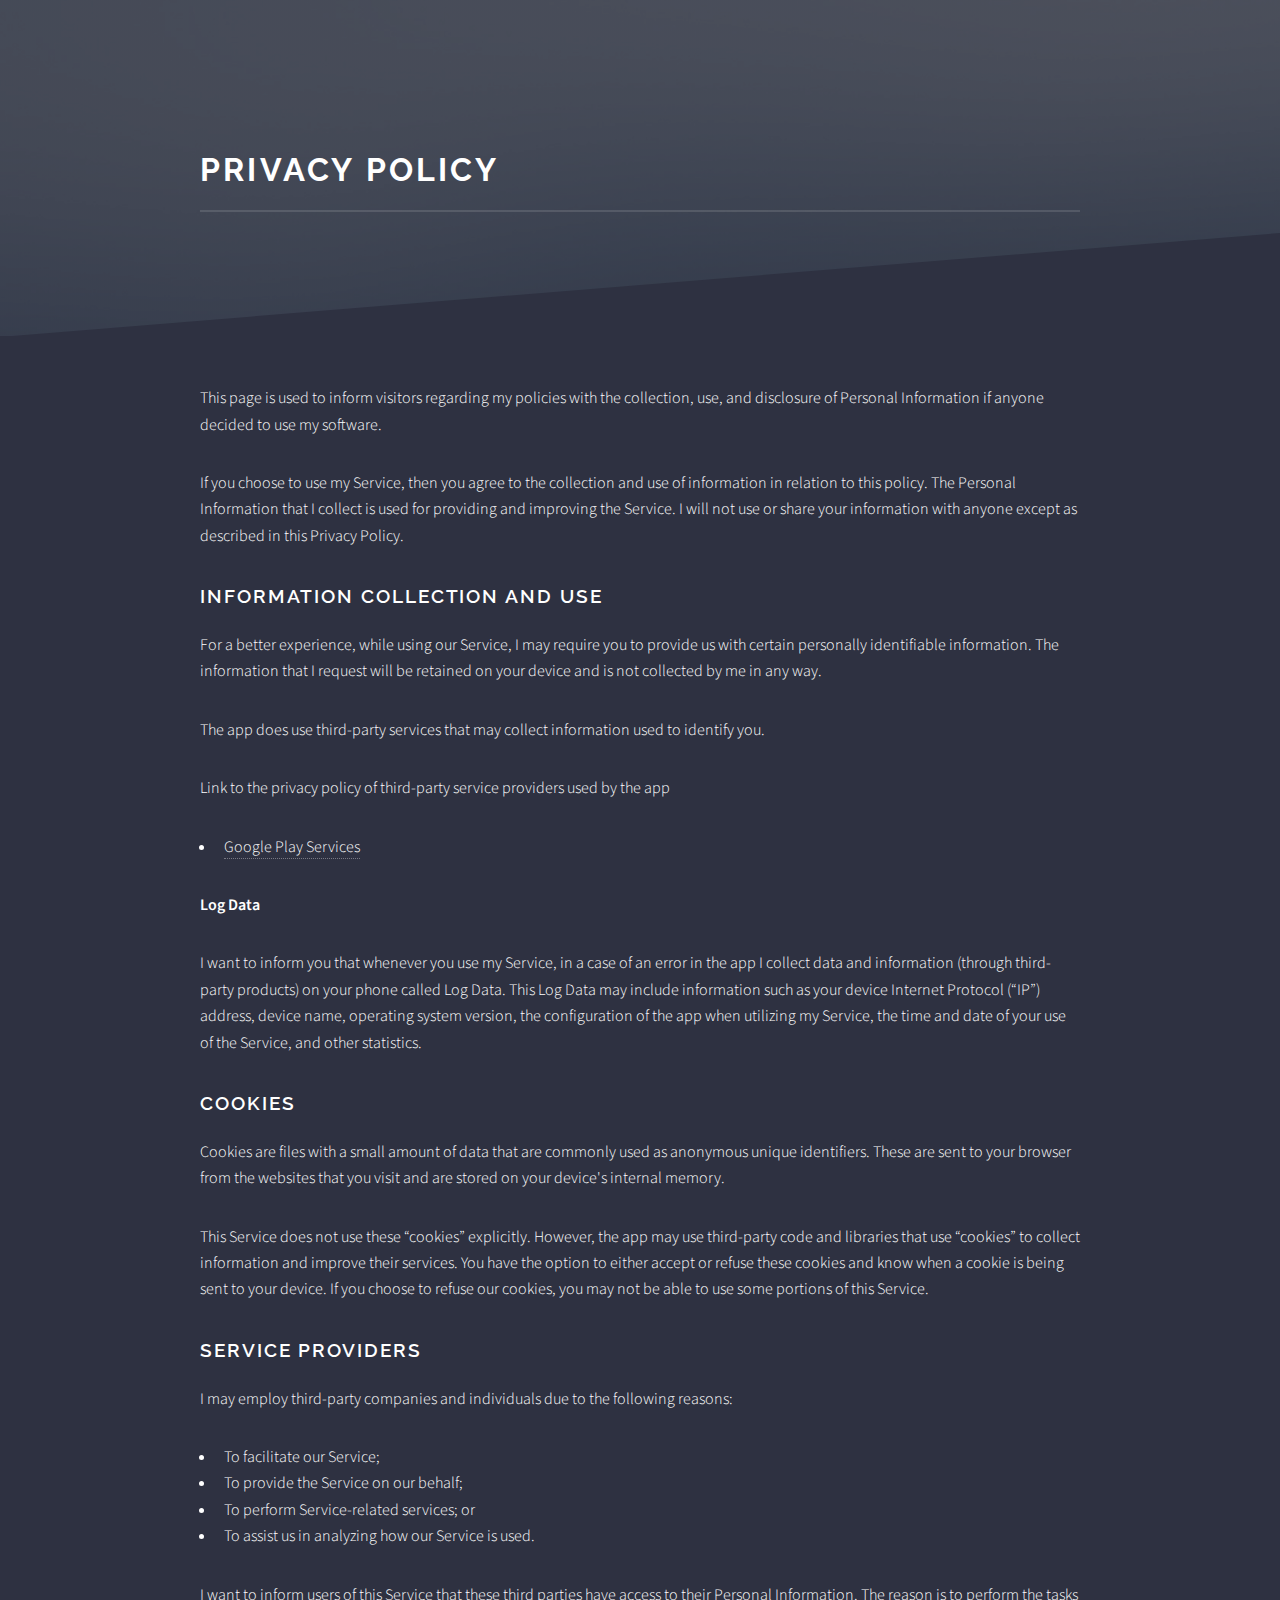
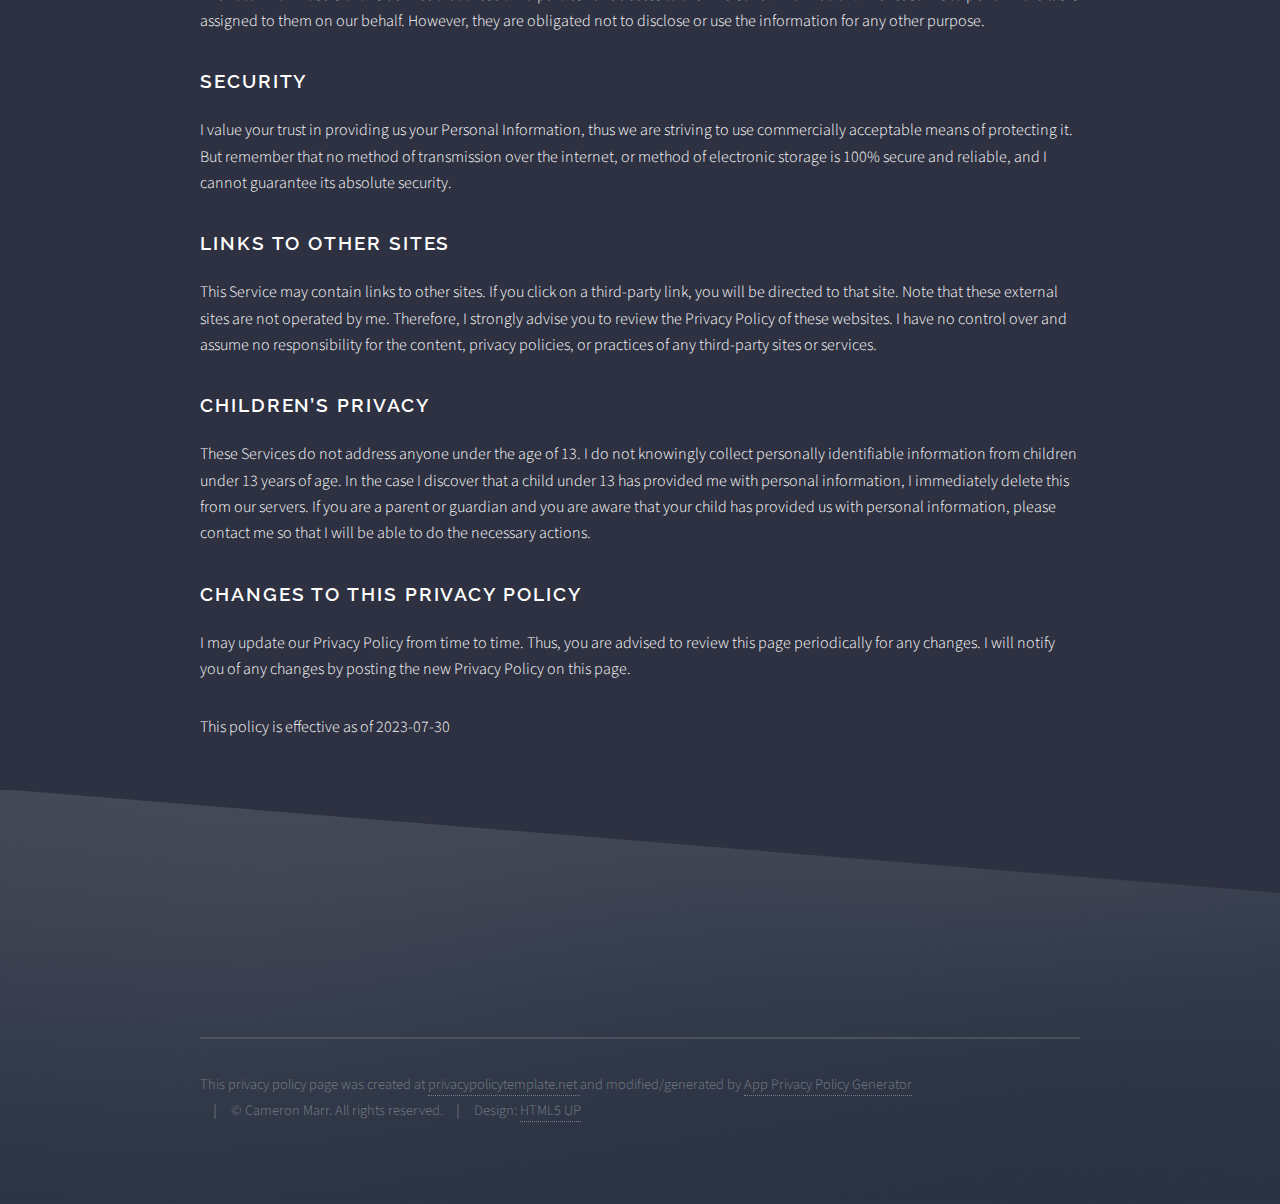
==== privacy.html @ eacf2a93 "Add generic privacy policy for published apps" ====
<!DOCTYPE HTML>
<!--
	Solid State by HTML5 UP
	html5up.net | @ajlkn
	Free for personal and commercial use under the CCA 3.0 license (html5up.net/license)
-->
<html>
	<head>
		<title>Generic - Solid State by HTML5 UP</title>
		<meta charset="utf-8" />
		<meta name="viewport" content="width=device-width, initial-scale=1, user-scalable=no" />
		<link rel="stylesheet" href="assets/css/main.css" />
		<noscript><link rel="stylesheet" href="assets/css/noscript.css" /></noscript>
	</head>
	<body class="is-preload">

		<!-- Page Wrapper -->
			<div id="page-wrapper">


				<!-- Wrapper -->
					<section id="wrapper">
						<header>
							<div class="inner">
								<h2>Privacy Policy</h2>
							</div>
						</header>

						<!-- Content -->
							<div class="wrapper">
								<div class="inner">
									<p>
										This page is used to inform visitors regarding my
										policies with the collection, use, and disclosure of Personal
										Information if anyone decided to use my software.
									</p>
									<p>
										If you choose to use my Service, then you agree to
										the collection and use of information in relation to this
										policy. The Personal Information that I collect is
										used for providing and improving the Service. I will not use or share your information with
										anyone except as described in this Privacy Policy.
									</p>
									<h2><strong>Information Collection and Use</strong></h2> <p>
										For a better experience, while using our Service, I
										may require you to provide us with certain personally
										identifiable information. The information that
										I request will be retained on your device and is not collected by me in any way.
									</p> <div><p>
										The app does use third-party services that may collect
										information used to identify you.
									</p> <p>
										Link to the privacy policy of third-party service providers used
										by the app
									</p> <ul><li><a href="https://www.google.com/policies/privacy/" target="_blank" rel="noopener noreferrer">Google Play Services</a></li><!----><!----><!----><!----><!----><!----><!----><!----><!----><!----><!----><!----><!----><!----><!----><!----><!----><!----><!----><!----><!----><!----><!----><!----><!----><!----><!----></ul></div> <p><strong>Log Data</strong></p> <p>
										I want to inform you that whenever you
										use my Service, in a case of an error in the app
										I collect data and information (through third-party
										products) on your phone called Log Data. This Log Data may
										include information such as your device Internet Protocol
										(“IP”) address, device name, operating system version, the
										configuration of the app when utilizing my Service,
										the time and date of your use of the Service, and other
										statistics.
									</p> <h2><strong>Cookies</strong></h2> <p>
										Cookies are files with a small amount of data that are
										commonly used as anonymous unique identifiers. These are sent
										to your browser from the websites that you visit and are
										stored on your device's internal memory.
									</p> <p>
										This Service does not use these “cookies” explicitly. However,
										the app may use third-party code and libraries that use
										“cookies” to collect information and improve their services.
										You have the option to either accept or refuse these cookies
										and know when a cookie is being sent to your device. If you
										choose to refuse our cookies, you may not be able to use some
										portions of this Service.
									</p> <h2><strong>Service Providers</strong></h2> <p>
										I may employ third-party companies and
										individuals due to the following reasons:
									</p> <ul><li>To facilitate our Service;</li> <li>To provide the Service on our behalf;</li> <li>To perform Service-related services; or</li> <li>To assist us in analyzing how our Service is used.</li></ul> <p>
										I want to inform users of this Service
										that these third parties have access to their Personal
										Information. The reason is to perform the tasks assigned to
										them on our behalf. However, they are obligated not to
										disclose or use the information for any other purpose.
									</p> <h2><strong>Security</strong></h2> <p>
										I value your trust in providing us your
										Personal Information, thus we are striving to use commercially
										acceptable means of protecting it. But remember that no method
										of transmission over the internet, or method of electronic
										storage is 100% secure and reliable, and I cannot
										guarantee its absolute security.
									</p> <h2><strong>Links to Other Sites</strong></h2> <p>
										This Service may contain links to other sites. If you click on
										a third-party link, you will be directed to that site. Note
										that these external sites are not operated by me.
										Therefore, I strongly advise you to review the
										Privacy Policy of these websites. I have
										no control over and assume no responsibility for the content,
										privacy policies, or practices of any third-party sites or
										services.
									</p> <h2><strong>Children’s Privacy</strong></h2> <div><p>
										These Services do not address anyone under the age of 13.
										I do not knowingly collect personally
										identifiable information from children under 13 years of age. In the case
										I discover that a child under 13 has provided
										me with personal information, I immediately
										delete this from our servers. If you are a parent or guardian
										and you are aware that your child has provided us with
										personal information, please contact me so that
										I will be able to do the necessary actions.
									</p></div> <!----> <h2><strong>Changes to This Privacy Policy</strong></h2> <p>
										I may update our Privacy Policy from
										time to time. Thus, you are advised to review this page
										periodically for any changes. I will
										notify you of any changes by posting the new Privacy Policy on
										this page.
									</p> <p>This policy is effective as of 2023-07-30</p>
									</p>


								</div>
							</div>

					</section>

				<!-- Footer -->
					<section id="footer">
						<div class="inner">
							<ul class="copyright">
								<li>This privacy policy page was created at <a href="https://privacypolicytemplate.net" target="_blank" rel="noopener noreferrer">privacypolicytemplate.net </a>and modified/generated by <a href="https://app-privacy-policy-generator.nisrulz.com/" target="_blank" rel="noopener noreferrer">App Privacy Policy Generator</a></li>
								<li>&copy; Cameron Marr. All rights reserved.</li><li>Design: <a href="http://html5up.net">HTML5 UP</a></li>
							</ul>
						</div>
					</section>

			</div>

		<!-- Scripts -->
			<script src="assets/js/jquery.min.js"></script>
			<script src="assets/js/jquery.scrollex.min.js"></script>
			<script src="assets/js/browser.min.js"></script>
			<script src="assets/js/breakpoints.min.js"></script>
			<script src="assets/js/util.js"></script>
			<script src="assets/js/main.js"></script>

	</body>
</html>
---- assets/css/main.css ----
@import url(fontawesome-all.min.css);
@import url("https://fonts.googleapis.com/css?family=Raleway:200,700|Source+Sans+Pro:300,600,300italic,600italic");

/*
	Solid State by HTML5 UP
	html5up.net | @ajlkn
	Free for personal and commercial use under the CCA 3.0 license (html5up.net/license)
*/

html, body, div, span, applet, object,
iframe, h1, h2, h3, h4, h5, h6, p, blockquote,
pre, a, abbr, acronym, address, big, cite,
code, del, dfn, em, img, ins, kbd, q, s, samp,
small, strike, strong, sub, sup, tt, var, b,
u, i, center, dl, dt, dd, ol, ul, li, fieldset,
form, label, legend, table, caption, tbody,
tfoot, thead, tr, th, td, article, aside,
canvas, details, embed, figure, figcaption,
footer, header, hgroup, menu, nav, output, ruby,
section, summary, time, mark, audio, video {
	margin: 0;
	padding: 0;
	border: 0;
	font-size: 100%;
	font: inherit;
	vertical-align: baseline;
}

article, aside, details, figcaption, figure,
footer, header, hgroup, menu, nav, section {
	display: block;}

body {
	line-height: 1;
}

ol, ul {
	list-style: none;
}

blockquote, q {
	quotes: none;
}

	blockquote:before, blockquote:after, q:before, q:after {
		content: '';
		content: none;
	}

table {
	border-collapse: collapse;
	border-spacing: 0;
}

body {
	-webkit-text-size-adjust: none;
}

mark {
	background-color: transparent;
	color: inherit;
}

input::-moz-focus-inner {
	border: 0;
	padding: 0;
}

input, select, textarea {
	-moz-appearance: none;
	-webkit-appearance: none;
	-ms-appearance: none;
	appearance: none;
}

/* Basic */

	@-ms-viewport {
		width: device-width;
	}

	body {
		-ms-overflow-style: scrollbar;
	}

	@media screen and (max-width: 480px) {

		html, body {
			min-width: 320px;
		}

	}

	html {
		box-sizing: border-box;
	}

	*, *:before, *:after {
		box-sizing: inherit;
	}

	body {
		background-color: #2e3141;
		background-image: linear-gradient(to top, rgba(46, 49, 65, 0.8), rgba(46, 49, 65, 0.8)), url("../../images/bg.jpg");
		background-size: auto,
 cover;
		background-attachment: fixed,
 fixed;
		background-position: center,
 center;
	}

		body.is-preload *, body.is-preload *:before, body.is-preload *:after {
			-moz-animation: none !important;
			-webkit-animation: none !important;
			-ms-animation: none !important;
			animation: none !important;
			-moz-transition: none !important;
			-webkit-transition: none !important;
			-ms-transition: none !important;
			transition: none !important;
		}

/* Type */

	body, input, select, textarea {
		color: #ffffff;
		font-family: "Source Sans Pro", Helvetica, sans-serif;
		font-size: 16.5pt;
		font-weight: 300;
		line-height: 1.65;
	}

		@media screen and (max-width: 1680px) {

			body, input, select, textarea {
				font-size: 13pt;
			}

		}

		@media screen and (max-width: 1280px) {

			body, input, select, textarea {
				font-size: 12pt;
			}

		}

		@media screen and (max-width: 980px) {

			body, input, select, textarea {
				font-size: 12pt;
			}

		}

		@media screen and (max-width: 736px) {

			body, input, select, textarea {
				font-size: 12pt;
			}

		}

		@media screen and (max-width: 480px) {

			body, input, select, textarea {
				font-size: 12pt;
			}

		}

	a {
		-moz-transition: color 0.2s ease-in-out, border-bottom-color 0.2s ease-in-out;
		-webkit-transition: color 0.2s ease-in-out, border-bottom-color 0.2s ease-in-out;
		-ms-transition: color 0.2s ease-in-out, border-bottom-color 0.2s ease-in-out;
		transition: color 0.2s ease-in-out, border-bottom-color 0.2s ease-in-out;
		border-bottom: dotted 1px rgba(255, 255, 255, 0.35);
		color: #ffffff;
		text-decoration: none;
	}

		a:hover {
			border-bottom-color: transparent;
			color: #ffffff !important;
		}

		a.special:not(.button) {
			text-decoration: none;
			border-bottom: 0;
			display: block;
			font-family: Raleway, Helvetica, sans-serif;
			font-size: 0.8em;
			font-weight: 700;
			letter-spacing: 0.1em;
			margin: 0 0 2em 0;
			text-transform: uppercase;
		}

			a.special:not(.button):before {
				-moz-osx-font-smoothing: grayscale;
				-webkit-font-smoothing: antialiased;
				display: inline-block;
				font-style: normal;
				font-variant: normal;
				text-rendering: auto;
				line-height: 1;
				text-transform: none !important;
				font-family: 'Font Awesome 5 Free';
				font-weight: 900;
			}

			a.special:not(.button):before {
				-moz-transition: background-color 0.2s ease-in-out;
				-webkit-transition: background-color 0.2s ease-in-out;
				-ms-transition: background-color 0.2s ease-in-out;
				transition: background-color 0.2s ease-in-out;
				border-radius: 100%;
				border: solid 2px rgba(255, 255, 255, 0.125);
				content: '\f105';
				display: inline-block;
				font-size: 1.25em;
				height: 2em;
				line-height: 1.75em;
				margin-right: 0.85em;
				text-align: center;
				text-indent: 0.15em;
				vertical-align: middle;
				width: 2em;
			}

			a.special:not(.button):hover:before {
				background-color: rgba(255, 255, 255, 0.025);
			}

			a.special:not(.button):active:before {
				background-color: rgba(255, 255, 255, 0.075);
			}

	strong, b {
		color: #ffffff;
		font-weight: 600;
	}

	em, i {
		font-style: italic;
	}

	p {
		margin: 0 0 2em 0;
	}

	h1, h2, h3, h4, h5, h6 {
		color: #ffffff;
		font-family: Raleway, Helvetica, sans-serif;
		font-weight: 700;
		letter-spacing: 0.1em;
		margin: 0 0 1em 0;
		text-transform: uppercase;
	}

		h1 a, h2 a, h3 a, h4 a, h5 a, h6 a {
			color: inherit;
			text-decoration: none;
			border-bottom: 0;
		}

		h1 span, h2 span, h3 span, h4 span, h5 span, h6 span {
			font-weight: 200;
		}

		h1.major, h2.major, h3.major, h4.major, h5.major, h6.major {
			padding-bottom: 1em;
			border-bottom: solid 2px rgba(255, 255, 255, 0.125);
		}

	h2 {
		font-size: 1.2em;
	}

	h3 {
		font-size: 0.9em;
	}

	h4 {
		font-size: 0.7em;
	}

	h5 {
		font-size: 0.7em;
	}

	h6 {
		font-size: 0.7em;
	}

	@media screen and (max-width: 736px) {

		h2 {
			font-size: 1em;
		}

		h3 {
			font-size: 0.8em;
		}

	}

	sub {
		font-size: 0.8em;
		position: relative;
		top: 0.5em;
	}

	sup {
		font-size: 0.8em;
		position: relative;
		top: -0.5em;
	}

	blockquote {
		border-left: solid 4px rgba(255, 255, 255, 0.125);
		font-style: italic;
		margin: 0 0 2em 0;
		padding: 0.5em 0 0.5em 2em;
	}

	code {
		background: rgba(255, 255, 255, 0.025);
		border-radius: 5px;
		border: solid 2px rgba(255, 255, 255, 0.125);
		font-family: "Courier New", monospace;
		font-size: 0.9em;
		margin: 0 0.25em;
		padding: 0.25em 0.65em;
	}

	pre {
		-webkit-overflow-scrolling: touch;
		font-family: "Courier New", monospace;
		font-size: 0.9em;
		margin: 0 0 2em 0;
	}

		pre code {
			display: block;
			line-height: 1.75em;
			padding: 1em 1.5em;
			overflow-x: auto;
		}

	hr {
		border: 0;
		border-bottom: solid 2px rgba(255, 255, 255, 0.125);
		margin: 2.5em 0;
	}

		hr.major {
			margin: 4em 0;
		}

	.align-left {
		text-align: left;
	}

	.align-center {
		text-align: center;
	}

	.align-right {
		text-align: right;
	}

/* Row */

	.row {
		display: flex;
		flex-wrap: wrap;
		box-sizing: border-box;
		align-items: stretch;
	}

		.row > * {
			box-sizing: border-box;
		}

		.row.gtr-uniform > * > :last-child {
			margin-bottom: 0;
		}

		.row.aln-left {
			justify-content: flex-start;
		}

		.row.aln-center {
			justify-content: center;
		}

		.row.aln-right {
			justify-content: flex-end;
		}

		.row.aln-top {
			align-items: flex-start;
		}

		.row.aln-middle {
			align-items: center;
		}

		.row.aln-bottom {
			align-items: flex-end;
		}

		.row > .imp {
			order: -1;
		}

		.row > .col-1 {
			width: 8.33333%;
		}

		.row > .off-1 {
			margin-left: 8.33333%;
		}

		.row > .col-2 {
			width: 16.66667%;
		}

		.row > .off-2 {
			margin-left: 16.66667%;
		}

		.row > .col-3 {
			width: 25%;
		}

		.row > .off-3 {
			margin-left: 25%;
		}

		.row > .col-4 {
			width: 33.33333%;
		}

		.row > .off-4 {
			margin-left: 33.33333%;
		}

		.row > .col-5 {
			width: 41.66667%;
		}

		.row > .off-5 {
			margin-left: 41.66667%;
		}

		.row > .col-6 {
			width: 50%;
		}

		.row > .off-6 {
			margin-left: 50%;
		}

		.row > .col-7 {
			width: 58.33333%;
		}

		.row > .off-7 {
			margin-left: 58.33333%;
		}

		.row > .col-8 {
			width: 66.66667%;
		}

		.row > .off-8 {
			margin-left: 66.66667%;
		}

		.row > .col-9 {
			width: 75%;
		}

		.row > .off-9 {
			margin-left: 75%;
		}

		.row > .col-10 {
			width: 83.33333%;
		}

		.row > .off-10 {
			margin-left: 83.33333%;
		}

		.row > .col-11 {
			width: 91.66667%;
		}

		.row > .off-11 {
			margin-left: 91.66667%;
		}

		.row > .col-12 {
			width: 100%;
		}

		.row > .off-12 {
			margin-left: 100%;
		}

		.row.gtr-0 {
			margin-top: 0;
			margin-left: 0em;
		}

			.row.gtr-0 > * {
				padding: 0 0 0 0em;
			}

			.row.gtr-0.gtr-uniform {
				margin-top: 0em;
			}

				.row.gtr-0.gtr-uniform > * {
					padding-top: 0em;
				}

		.row.gtr-25 {
			margin-top: 0;
			margin-left: -0.4375em;
		}

			.row.gtr-25 > * {
				padding: 0 0 0 0.4375em;
			}

			.row.gtr-25.gtr-uniform {
				margin-top: -0.4375em;
			}

				.row.gtr-25.gtr-uniform > * {
					padding-top: 0.4375em;
				}

		.row.gtr-50 {
			margin-top: 0;
			margin-left: -0.875em;
		}

			.row.gtr-50 > * {
				padding: 0 0 0 0.875em;
			}

			.row.gtr-50.gtr-uniform {
				margin-top: -0.875em;
			}

				.row.gtr-50.gtr-uniform > * {
					padding-top: 0.875em;
				}

		.row {
			margin-top: 0;
			margin-left: -1.75em;
		}

			.row > * {
				padding: 0 0 0 1.75em;
			}

			.row.gtr-uniform {
				margin-top: -1.75em;
			}

				.row.gtr-uniform > * {
					padding-top: 1.75em;
				}

		.row.gtr-150 {
			margin-top: 0;
			margin-left: -2.625em;
		}

			.row.gtr-150 > * {
				padding: 0 0 0 2.625em;
			}

			.row.gtr-150.gtr-uniform {
				margin-top: -2.625em;
			}

				.row.gtr-150.gtr-uniform > * {
					padding-top: 2.625em;
				}

		.row.gtr-200 {
			margin-top: 0;
			margin-left: -3.5em;
		}

			.row.gtr-200 > * {
				padding: 0 0 0 3.5em;
			}

			.row.gtr-200.gtr-uniform {
				margin-top: -3.5em;
			}

				.row.gtr-200.gtr-uniform > * {
					padding-top: 3.5em;
				}

		@media screen and (max-width: 1680px) {

			.row {
				display: flex;
				flex-wrap: wrap;
				box-sizing: border-box;
				align-items: stretch;
			}

				.row > * {
					box-sizing: border-box;
				}

				.row.gtr-uniform > * > :last-child {
					margin-bottom: 0;
				}

				.row.aln-left {
					justify-content: flex-start;
				}

				.row.aln-center {
					justify-content: center;
				}

				.row.aln-right {
					justify-content: flex-end;
				}

				.row.aln-top {
					align-items: flex-start;
				}

				.row.aln-middle {
					align-items: center;
				}

				.row.aln-bottom {
					align-items: flex-end;
				}

				.row > .imp-xlarge {
					order: -1;
				}

				.row > .col-1-xlarge {
					width: 8.33333%;
				}

				.row > .off-1-xlarge {
					margin-left: 8.33333%;
				}

				.row > .col-2-xlarge {
					width: 16.66667%;
				}

				.row > .off-2-xlarge {
					margin-left: 16.66667%;
				}

				.row > .col-3-xlarge {
					width: 25%;
				}

				.row > .off-3-xlarge {
					margin-left: 25%;
				}

				.row > .col-4-xlarge {
					width: 33.33333%;
				}

				.row > .off-4-xlarge {
					margin-left: 33.33333%;
				}

				.row > .col-5-xlarge {
					width: 41.66667%;
				}

				.row > .off-5-xlarge {
					margin-left: 41.66667%;
				}

				.row > .col-6-xlarge {
					width: 50%;
				}

				.row > .off-6-xlarge {
					margin-left: 50%;
				}

				.row > .col-7-xlarge {
					width: 58.33333%;
				}

				.row > .off-7-xlarge {
					margin-left: 58.33333%;
				}

				.row > .col-8-xlarge {
					width: 66.66667%;
				}

				.row > .off-8-xlarge {
					margin-left: 66.66667%;
				}

				.row > .col-9-xlarge {
					width: 75%;
				}

				.row > .off-9-xlarge {
					margin-left: 75%;
				}

				.row > .col-10-xlarge {
					width: 83.33333%;
				}

				.row > .off-10-xlarge {
					margin-left: 83.33333%;
				}

				.row > .col-11-xlarge {
					width: 91.66667%;
				}

				.row > .off-11-xlarge {
					margin-left: 91.66667%;
				}

				.row > .col-12-xlarge {
					width: 100%;
				}

				.row > .off-12-xlarge {
					margin-left: 100%;
				}

				.row.gtr-0 {
					margin-top: 0;
					margin-left: 0em;
				}

					.row.gtr-0 > * {
						padding: 0 0 0 0em;
					}

					.row.gtr-0.gtr-uniform {
						margin-top: 0em;
					}

						.row.gtr-0.gtr-uniform > * {
							padding-top: 0em;
						}

				.row.gtr-25 {
					margin-top: 0;
					margin-left: -0.4375em;
				}

					.row.gtr-25 > * {
						padding: 0 0 0 0.4375em;
					}

					.row.gtr-25.gtr-uniform {
						margin-top: -0.4375em;
					}

						.row.gtr-25.gtr-uniform > * {
							padding-top: 0.4375em;
						}

				.row.gtr-50 {
					margin-top: 0;
					margin-left: -0.875em;
				}

					.row.gtr-50 > * {
						padding: 0 0 0 0.875em;
					}

					.row.gtr-50.gtr-uniform {
						margin-top: -0.875em;
					}

						.row.gtr-50.gtr-uniform > * {
							padding-top: 0.875em;
						}

				.row {
					margin-top: 0;
					margin-left: -1.75em;
				}

					.row > * {
						padding: 0 0 0 1.75em;
					}

					.row.gtr-uniform {
						margin-top: -1.75em;
					}

						.row.gtr-uniform > * {
							padding-top: 1.75em;
						}

				.row.gtr-150 {
					margin-top: 0;
					margin-left: -2.625em;
				}

					.row.gtr-150 > * {
						padding: 0 0 0 2.625em;
					}

					.row.gtr-150.gtr-uniform {
						margin-top: -2.625em;
					}

						.row.gtr-150.gtr-uniform > * {
							padding-top: 2.625em;
						}

				.row.gtr-200 {
					margin-top: 0;
					margin-left: -3.5em;
				}

					.row.gtr-200 > * {
						padding: 0 0 0 3.5em;
					}

					.row.gtr-200.gtr-uniform {
						margin-top: -3.5em;
					}

						.row.gtr-200.gtr-uniform > * {
							padding-top: 3.5em;
						}

		}

		@media screen and (max-width: 1280px) {

			.row {
				display: flex;
				flex-wrap: wrap;
				box-sizing: border-box;
				align-items: stretch;
			}

				.row > * {
					box-sizing: border-box;
				}

				.row.gtr-uniform > * > :last-child {
					margin-bottom: 0;
				}

				.row.aln-left {
					justify-content: flex-start;
				}

				.row.aln-center {
					justify-content: center;
				}

				.row.aln-right {
					justify-content: flex-end;
				}

				.row.aln-top {
					align-items: flex-start;
				}

				.row.aln-middle {
					align-items: center;
				}

				.row.aln-bottom {
					align-items: flex-end;
				}

				.row > .imp-large {
					order: -1;
				}

				.row > .col-1-large {
					width: 8.33333%;
				}

				.row > .off-1-large {
					margin-left: 8.33333%;
				}

				.row > .col-2-large {
					width: 16.66667%;
				}

				.row > .off-2-large {
					margin-left: 16.66667%;
				}

				.row > .col-3-large {
					width: 25%;
				}

				.row > .off-3-large {
					margin-left: 25%;
				}

				.row > .col-4-large {
					width: 33.33333%;
				}

				.row > .off-4-large {
					margin-left: 33.33333%;
				}

				.row > .col-5-large {
					width: 41.66667%;
				}

				.row > .off-5-large {
					margin-left: 41.66667%;
				}

				.row > .col-6-large {
					width: 50%;
				}

				.row > .off-6-large {
					margin-left: 50%;
				}

				.row > .col-7-large {
					width: 58.33333%;
				}

				.row > .off-7-large {
					margin-left: 58.33333%;
				}

				.row > .col-8-large {
					width: 66.66667%;
				}

				.row > .off-8-large {
					margin-left: 66.66667%;
				}

				.row > .col-9-large {
					width: 75%;
				}

				.row > .off-9-large {
					margin-left: 75%;
				}

				.row > .col-10-large {
					width: 83.33333%;
				}

				.row > .off-10-large {
					margin-left: 83.33333%;
				}

				.row > .col-11-large {
					width: 91.66667%;
				}

				.row > .off-11-large {
					margin-left: 91.66667%;
				}

				.row > .col-12-large {
					width: 100%;
				}

				.row > .off-12-large {
					margin-left: 100%;
				}

				.row.gtr-0 {
					margin-top: 0;
					margin-left: 0em;
				}

					.row.gtr-0 > * {
						padding: 0 0 0 0em;
					}

					.row.gtr-0.gtr-uniform {
						margin-top: 0em;
					}

						.row.gtr-0.gtr-uniform > * {
							padding-top: 0em;
						}

				.row.gtr-25 {
					margin-top: 0;
					margin-left: -0.4375em;
				}

					.row.gtr-25 > * {
						padding: 0 0 0 0.4375em;
					}

					.row.gtr-25.gtr-uniform {
						margin-top: -0.4375em;
					}

						.row.gtr-25.gtr-uniform > * {
							padding-top: 0.4375em;
						}

				.row.gtr-50 {
					margin-top: 0;
					margin-left: -0.875em;
				}

					.row.gtr-50 > * {
						padding: 0 0 0 0.875em;
					}

					.row.gtr-50.gtr-uniform {
						margin-top: -0.875em;
					}

						.row.gtr-50.gtr-uniform > * {
							padding-top: 0.875em;
						}

				.row {
					margin-top: 0;
					margin-left: -1.75em;
				}

					.row > * {
						padding: 0 0 0 1.75em;
					}

					.row.gtr-uniform {
						margin-top: -1.75em;
					}

						.row.gtr-uniform > * {
							padding-top: 1.75em;
						}

				.row.gtr-150 {
					margin-top: 0;
					margin-left: -2.625em;
				}

					.row.gtr-150 > * {
						padding: 0 0 0 2.625em;
					}

					.row.gtr-150.gtr-uniform {
						margin-top: -2.625em;
					}

						.row.gtr-150.gtr-uniform > * {
							padding-top: 2.625em;
						}

				.row.gtr-200 {
					margin-top: 0;
					margin-left: -3.5em;
				}

					.row.gtr-200 > * {
						padding: 0 0 0 3.5em;
					}

					.row.gtr-200.gtr-uniform {
						margin-top: -3.5em;
					}

						.row.gtr-200.gtr-uniform > * {
							padding-top: 3.5em;
						}

		}

		@media screen and (max-width: 980px) {

			.row {
				display: flex;
				flex-wrap: wrap;
				box-sizing: border-box;
				align-items: stretch;
			}

				.row > * {
					box-sizing: border-box;
				}

				.row.gtr-uniform > * > :last-child {
					margin-bottom: 0;
				}

				.row.aln-left {
					justify-content: flex-start;
				}

				.row.aln-center {
					justify-content: center;
				}

				.row.aln-right {
					justify-content: flex-end;
				}

				.row.aln-top {
					align-items: flex-start;
				}

				.row.aln-middle {
					align-items: center;
				}

				.row.aln-bottom {
					align-items: flex-end;
				}

				.row > .imp-medium {
					order: -1;
				}

				.row > .col-1-medium {
					width: 8.33333%;
				}

				.row > .off-1-medium {
					margin-left: 8.33333%;
				}

				.row > .col-2-medium {
					width: 16.66667%;
				}

				.row > .off-2-medium {
					margin-left: 16.66667%;
				}

				.row > .col-3-medium {
					width: 25%;
				}

				.row > .off-3-medium {
					margin-left: 25%;
				}

				.row > .col-4-medium {
					width: 33.33333%;
				}

				.row > .off-4-medium {
					margin-left: 33.33333%;
				}

				.row > .col-5-medium {
					width: 41.66667%;
				}

				.row > .off-5-medium {
					margin-left: 41.66667%;
				}

				.row > .col-6-medium {
					width: 50%;
				}

				.row > .off-6-medium {
					margin-left: 50%;
				}

				.row > .col-7-medium {
					width: 58.33333%;
				}

				.row > .off-7-medium {
					margin-left: 58.33333%;
				}

				.row > .col-8-medium {
					width: 66.66667%;
				}

				.row > .off-8-medium {
					margin-left: 66.66667%;
				}

				.row > .col-9-medium {
					width: 75%;
				}

				.row > .off-9-medium {
					margin-left: 75%;
				}

				.row > .col-10-medium {
					width: 83.33333%;
				}

				.row > .off-10-medium {
					margin-left: 83.33333%;
				}

				.row > .col-11-medium {
					width: 91.66667%;
				}

				.row > .off-11-medium {
					margin-left: 91.66667%;
				}

				.row > .col-12-medium {
					width: 100%;
				}

				.row > .off-12-medium {
					margin-left: 100%;
				}

				.row.gtr-0 {
					margin-top: 0;
					margin-left: 0em;
				}

					.row.gtr-0 > * {
						padding: 0 0 0 0em;
					}

					.row.gtr-0.gtr-uniform {
						margin-top: 0em;
					}

						.row.gtr-0.gtr-uniform > * {
							padding-top: 0em;
						}

				.row.gtr-25 {
					margin-top: 0;
					margin-left: -0.4375em;
				}

					.row.gtr-25 > * {
						padding: 0 0 0 0.4375em;
					}

					.row.gtr-25.gtr-uniform {
						margin-top: -0.4375em;
					}

						.row.gtr-25.gtr-uniform > * {
							padding-top: 0.4375em;
						}

				.row.gtr-50 {
					margin-top: 0;
					margin-left: -0.875em;
				}

					.row.gtr-50 > * {
						padding: 0 0 0 0.875em;
					}

					.row.gtr-50.gtr-uniform {
						margin-top: -0.875em;
					}

						.row.gtr-50.gtr-uniform > * {
							padding-top: 0.875em;
						}

				.row {
					margin-top: 0;
					margin-left: -1.75em;
				}

					.row > * {
						padding: 0 0 0 1.75em;
					}

					.row.gtr-uniform {
						margin-top: -1.75em;
					}

						.row.gtr-uniform > * {
							padding-top: 1.75em;
						}

				.row.gtr-150 {
					margin-top: 0;
					margin-left: -2.625em;
				}

					.row.gtr-150 > * {
						padding: 0 0 0 2.625em;
					}

					.row.gtr-150.gtr-uniform {
						margin-top: -2.625em;
					}

						.row.gtr-150.gtr-uniform > * {
							padding-top: 2.625em;
						}

				.row.gtr-200 {
					margin-top: 0;
					margin-left: -3.5em;
				}

					.row.gtr-200 > * {
						padding: 0 0 0 3.5em;
					}

					.row.gtr-200.gtr-uniform {
						margin-top: -3.5em;
					}

						.row.gtr-200.gtr-uniform > * {
							padding-top: 3.5em;
						}

		}

		@media screen and (max-width: 736px) {

			.row {
				display: flex;
				flex-wrap: wrap;
				box-sizing: border-box;
				align-items: stretch;
			}

				.row > * {
					box-sizing: border-box;
				}

				.row.gtr-uniform > * > :last-child {
					margin-bottom: 0;
				}

				.row.aln-left {
					justify-content: flex-start;
				}

				.row.aln-center {
					justify-content: center;
				}

				.row.aln-right {
					justify-content: flex-end;
				}

				.row.aln-top {
					align-items: flex-start;
				}

				.row.aln-middle {
					align-items: center;
				}

				.row.aln-bottom {
					align-items: flex-end;
				}

				.row > .imp-small {
					order: -1;
				}

				.row > .col-1-small {
					width: 8.33333%;
				}

				.row > .off-1-small {
					margin-left: 8.33333%;
				}

				.row > .col-2-small {
					width: 16.66667%;
				}

				.row > .off-2-small {
					margin-left: 16.66667%;
				}

				.row > .col-3-small {
					width: 25%;
				}

				.row > .off-3-small {
					margin-left: 25%;
				}

				.row > .col-4-small {
					width: 33.33333%;
				}

				.row > .off-4-small {
					margin-left: 33.33333%;
				}

				.row > .col-5-small {
					width: 41.66667%;
				}

				.row > .off-5-small {
					margin-left: 41.66667%;
				}

				.row > .col-6-small {
					width: 50%;
				}

				.row > .off-6-small {
					margin-left: 50%;
				}

				.row > .col-7-small {
					width: 58.33333%;
				}

				.row > .off-7-small {
					margin-left: 58.33333%;
				}

				.row > .col-8-small {
					width: 66.66667%;
				}

				.row > .off-8-small {
					margin-left: 66.66667%;
				}

				.row > .col-9-small {
					width: 75%;
				}

				.row > .off-9-small {
					margin-left: 75%;
				}

				.row > .col-10-small {
					width: 83.33333%;
				}

				.row > .off-10-small {
					margin-left: 83.33333%;
				}

				.row > .col-11-small {
					width: 91.66667%;
				}

				.row > .off-11-small {
					margin-left: 91.66667%;
				}

				.row > .col-12-small {
					width: 100%;
				}

				.row > .off-12-small {
					margin-left: 100%;
				}

				.row.gtr-0 {
					margin-top: 0;
					margin-left: 0em;
				}

					.row.gtr-0 > * {
						padding: 0 0 0 0em;
					}

					.row.gtr-0.gtr-uniform {
						margin-top: 0em;
					}

						.row.gtr-0.gtr-uniform > * {
							padding-top: 0em;
						}

				.row.gtr-25 {
					margin-top: 0;
					margin-left: -0.3125em;
				}

					.row.gtr-25 > * {
						padding: 0 0 0 0.3125em;
					}

					.row.gtr-25.gtr-uniform {
						margin-top: -0.3125em;
					}

						.row.gtr-25.gtr-uniform > * {
							padding-top: 0.3125em;
						}

				.row.gtr-50 {
					margin-top: 0;
					margin-left: -0.625em;
				}

					.row.gtr-50 > * {
						padding: 0 0 0 0.625em;
					}

					.row.gtr-50.gtr-uniform {
						margin-top: -0.625em;
					}

						.row.gtr-50.gtr-uniform > * {
							padding-top: 0.625em;
						}

				.row {
					margin-top: 0;
					margin-left: -1.25em;
				}

					.row > * {
						padding: 0 0 0 1.25em;
					}

					.row.gtr-uniform {
						margin-top: -1.25em;
					}

						.row.gtr-uniform > * {
							padding-top: 1.25em;
						}

				.row.gtr-150 {
					margin-top: 0;
					margin-left: -1.875em;
				}

					.row.gtr-150 > * {
						padding: 0 0 0 1.875em;
					}

					.row.gtr-150.gtr-uniform {
						margin-top: -1.875em;
					}

						.row.gtr-150.gtr-uniform > * {
							padding-top: 1.875em;
						}

				.row.gtr-200 {
					margin-top: 0;
					margin-left: -2.5em;
				}

					.row.gtr-200 > * {
						padding: 0 0 0 2.5em;
					}

					.row.gtr-200.gtr-uniform {
						margin-top: -2.5em;
					}

						.row.gtr-200.gtr-uniform > * {
							padding-top: 2.5em;
						}

		}

		@media screen and (max-width: 480px) {

			.row {
				display: flex;
				flex-wrap: wrap;
				box-sizing: border-box;
				align-items: stretch;
			}

				.row > * {
					box-sizing: border-box;
				}

				.row.gtr-uniform > * > :last-child {
					margin-bottom: 0;
				}

				.row.aln-left {
					justify-content: flex-start;
				}

				.row.aln-center {
					justify-content: center;
				}

				.row.aln-right {
					justify-content: flex-end;
				}

				.row.aln-top {
					align-items: flex-start;
				}

				.row.aln-middle {
					align-items: center;
				}

				.row.aln-bottom {
					align-items: flex-end;
				}

				.row > .imp-xsmall {
					order: -1;
				}

				.row > .col-1-xsmall {
					width: 8.33333%;
				}

				.row > .off-1-xsmall {
					margin-left: 8.33333%;
				}

				.row > .col-2-xsmall {
					width: 16.66667%;
				}

				.row > .off-2-xsmall {
					margin-left: 16.66667%;
				}

				.row > .col-3-xsmall {
					width: 25%;
				}

				.row > .off-3-xsmall {
					margin-left: 25%;
				}

				.row > .col-4-xsmall {
					width: 33.33333%;
				}

				.row > .off-4-xsmall {
					margin-left: 33.33333%;
				}

				.row > .col-5-xsmall {
					width: 41.66667%;
				}

				.row > .off-5-xsmall {
					margin-left: 41.66667%;
				}

				.row > .col-6-xsmall {
					width: 50%;
				}

				.row > .off-6-xsmall {
					margin-left: 50%;
				}

				.row > .col-7-xsmall {
					width: 58.33333%;
				}

				.row > .off-7-xsmall {
					margin-left: 58.33333%;
				}

				.row > .col-8-xsmall {
					width: 66.66667%;
				}

				.row > .off-8-xsmall {
					margin-left: 66.66667%;
				}

				.row > .col-9-xsmall {
					width: 75%;
				}

				.row > .off-9-xsmall {
					margin-left: 75%;
				}

				.row > .col-10-xsmall {
					width: 83.33333%;
				}

				.row > .off-10-xsmall {
					margin-left: 83.33333%;
				}

				.row > .col-11-xsmall {
					width: 91.66667%;
				}

				.row > .off-11-xsmall {
					margin-left: 91.66667%;
				}

				.row > .col-12-xsmall {
					width: 100%;
				}

				.row > .off-12-xsmall {
					margin-left: 100%;
				}

				.row.gtr-0 {
					margin-top: 0;
					margin-left: 0em;
				}

					.row.gtr-0 > * {
						padding: 0 0 0 0em;
					}

					.row.gtr-0.gtr-uniform {
						margin-top: 0em;
					}

						.row.gtr-0.gtr-uniform > * {
							padding-top: 0em;
						}

				.row.gtr-25 {
					margin-top: 0;
					margin-left: -0.3125em;
				}

					.row.gtr-25 > * {
						padding: 0 0 0 0.3125em;
					}

					.row.gtr-25.gtr-uniform {
						margin-top: -0.3125em;
					}

						.row.gtr-25.gtr-uniform > * {
							padding-top: 0.3125em;
						}

				.row.gtr-50 {
					margin-top: 0;
					margin-left: -0.625em;
				}

					.row.gtr-50 > * {
						padding: 0 0 0 0.625em;
					}

					.row.gtr-50.gtr-uniform {
						margin-top: -0.625em;
					}

						.row.gtr-50.gtr-uniform > * {
							padding-top: 0.625em;
						}

				.row {
					margin-top: 0;
					margin-left: -1.25em;
				}

					.row > * {
						padding: 0 0 0 1.25em;
					}

					.row.gtr-uniform {
						margin-top: -1.25em;
					}

						.row.gtr-uniform > * {
							padding-top: 1.25em;
						}

				.row.gtr-150 {
					margin-top: 0;
					margin-left: -1.875em;
				}

					.row.gtr-150 > * {
						padding: 0 0 0 1.875em;
					}

					.row.gtr-150.gtr-uniform {
						margin-top: -1.875em;
					}

						.row.gtr-150.gtr-uniform > * {
							padding-top: 1.875em;
						}

				.row.gtr-200 {
					margin-top: 0;
					margin-left: -2.5em;
				}

					.row.gtr-200 > * {
						padding: 0 0 0 2.5em;
					}

					.row.gtr-200.gtr-uniform {
						margin-top: -2.5em;
					}

						.row.gtr-200.gtr-uniform > * {
							padding-top: 2.5em;
						}

		}

		@media screen and (max-width: 360px) {

			.row {
				display: flex;
				flex-wrap: wrap;
				box-sizing: border-box;
				align-items: stretch;
			}

				.row > * {
					box-sizing: border-box;
				}

				.row.gtr-uniform > * > :last-child {
					margin-bottom: 0;
				}

				.row.aln-left {
					justify-content: flex-start;
				}

				.row.aln-center {
					justify-content: center;
				}

				.row.aln-right {
					justify-content: flex-end;
				}

				.row.aln-top {
					align-items: flex-start;
				}

				.row.aln-middle {
					align-items: center;
				}

				.row.aln-bottom {
					align-items: flex-end;
				}

				.row > .imp-xxsmall {
					order: -1;
				}

				.row > .col-1-xxsmall {
					width: 8.33333%;
				}

				.row > .off-1-xxsmall {
					margin-left: 8.33333%;
				}

				.row > .col-2-xxsmall {
					width: 16.66667%;
				}

				.row > .off-2-xxsmall {
					margin-left: 16.66667%;
				}

				.row > .col-3-xxsmall {
					width: 25%;
				}

				.row > .off-3-xxsmall {
					margin-left: 25%;
				}

				.row > .col-4-xxsmall {
					width: 33.33333%;
				}

				.row > .off-4-xxsmall {
					margin-left: 33.33333%;
				}

				.row > .col-5-xxsmall {
					width: 41.66667%;
				}

				.row > .off-5-xxsmall {
					margin-left: 41.66667%;
				}

				.row > .col-6-xxsmall {
					width: 50%;
				}

				.row > .off-6-xxsmall {
					margin-left: 50%;
				}

				.row > .col-7-xxsmall {
					width: 58.33333%;
				}

				.row > .off-7-xxsmall {
					margin-left: 58.33333%;
				}

				.row > .col-8-xxsmall {
					width: 66.66667%;
				}

				.row > .off-8-xxsmall {
					margin-left: 66.66667%;
				}

				.row > .col-9-xxsmall {
					width: 75%;
				}

				.row > .off-9-xxsmall {
					margin-left: 75%;
				}

				.row > .col-10-xxsmall {
					width: 83.33333%;
				}

				.row > .off-10-xxsmall {
					margin-left: 83.33333%;
				}

				.row > .col-11-xxsmall {
					width: 91.66667%;
				}

				.row > .off-11-xxsmall {
					margin-left: 91.66667%;
				}

				.row > .col-12-xxsmall {
					width: 100%;
				}

				.row > .off-12-xxsmall {
					margin-left: 100%;
				}

				.row.gtr-0 {
					margin-top: 0;
					margin-left: 0em;
				}

					.row.gtr-0 > * {
						padding: 0 0 0 0em;
					}

					.row.gtr-0.gtr-uniform {
						margin-top: 0em;
					}

						.row.gtr-0.gtr-uniform > * {
							padding-top: 0em;
						}

				.row.gtr-25 {
					margin-top: 0;
					margin-left: -0.3125em;
				}

					.row.gtr-25 > * {
						padding: 0 0 0 0.3125em;
					}

					.row.gtr-25.gtr-uniform {
						margin-top: -0.3125em;
					}

						.row.gtr-25.gtr-uniform > * {
							padding-top: 0.3125em;
						}

				.row.gtr-50 {
					margin-top: 0;
					margin-left: -0.625em;
				}

					.row.gtr-50 > * {
						padding: 0 0 0 0.625em;
					}

					.row.gtr-50.gtr-uniform {
						margin-top: -0.625em;
					}

						.row.gtr-50.gtr-uniform > * {
							padding-top: 0.625em;
						}

				.row {
					margin-top: 0;
					margin-left: -1.25em;
				}

					.row > * {
						padding: 0 0 0 1.25em;
					}

					.row.gtr-uniform {
						margin-top: -1.25em;
					}

						.row.gtr-uniform > * {
							padding-top: 1.25em;
						}

				.row.gtr-150 {
					margin-top: 0;
					margin-left: -1.875em;
				}

					.row.gtr-150 > * {
						padding: 0 0 0 1.875em;
					}

					.row.gtr-150.gtr-uniform {
						margin-top: -1.875em;
					}

						.row.gtr-150.gtr-uniform > * {
							padding-top: 1.875em;
						}

				.row.gtr-200 {
					margin-top: 0;
					margin-left: -2.5em;
				}

					.row.gtr-200 > * {
						padding: 0 0 0 2.5em;
					}

					.row.gtr-200.gtr-uniform {
						margin-top: -2.5em;
					}

						.row.gtr-200.gtr-uniform > * {
							padding-top: 2.5em;
						}

		}

/* Section/Article */

	section.special, article.special {
		text-align: center;
	}

/* Form */

	form {
		margin: 0 0 2em 0;
	}

		form > :last-child {
			margin-bottom: 0;
		}

		form > .fields {
			display: -moz-flex;
			display: -webkit-flex;
			display: -ms-flex;
			display: flex;
			-moz-flex-wrap: wrap;
			-webkit-flex-wrap: wrap;
			-ms-flex-wrap: wrap;
			flex-wrap: wrap;
			width: calc(100% + 3em);
			margin: -1.5em 0 2em -1.5em;
		}

			form > .fields > .field {
				-moz-flex-grow: 0;
				-webkit-flex-grow: 0;
				-ms-flex-grow: 0;
				flex-grow: 0;
				-moz-flex-shrink: 0;
				-webkit-flex-shrink: 0;
				-ms-flex-shrink: 0;
				flex-shrink: 0;
				padding: 1.5em 0 0 1.5em;
				width: calc(100% - 1.5em);
			}

				form > .fields > .field.half {
					width: calc(50% - 0.75em);
				}

				form > .fields > .field.third {
					width: calc(100%/3 - 0.5em);
				}

				form > .fields > .field.quarter {
					width: calc(25% - 0.375em);
				}

		@media screen and (max-width: 480px) {

			form > .fields {
				width: calc(100% + 3em);
				margin: -1.5em 0 2em -1.5em;
			}

				form > .fields > .field {
					padding: 1.5em 0 0 1.5em;
					width: calc(100% - 1.5em);
				}

					form > .fields > .field.half {
						width: calc(100% - 1.5em);
					}

					form > .fields > .field.third {
						width: calc(100% - 1.5em);
					}

					form > .fields > .field.quarter {
						width: calc(100% - 1.5em);
					}

		}

	label {
		color: #ffffff;
		display: block;
		font-family: Raleway, Helvetica, sans-serif;
		font-size: 0.8em;
		font-weight: 700;
		letter-spacing: 0.1em;
		margin: 0 0 0.7em 0;
		text-transform: uppercase;
	}

	input[type="text"],
	input[type="password"],
	input[type="email"],
	input[type="tel"],
	select,
	textarea {
		-moz-appearance: none;
		-webkit-appearance: none;
		-ms-appearance: none;
		appearance: none;
		background: rgba(255, 255, 255, 0.025);
		border-radius: 5px;
		border: none;
		border: solid 2px rgba(255, 255, 255, 0.125);
		color: inherit;
		display: block;
		outline: 0;
		padding: 0 1em;
		text-decoration: none;
		width: 100%;
	}

		input[type="text"]:invalid,
		input[type="password"]:invalid,
		input[type="email"]:invalid,
		input[type="tel"]:invalid,
		select:invalid,
		textarea:invalid {
			box-shadow: none;
		}

		input[type="text"]:focus,
		input[type="password"]:focus,
		input[type="email"]:focus,
		input[type="tel"]:focus,
		select:focus,
		textarea:focus {
			border-color: #5b6ba6;
		}

	select {
		background-image: url("data:image/svg+xml;charset=utf8,%3Csvg xmlns='http://www.w3.org/2000/svg' width='40' height='40' preserveAspectRatio='none' viewBox='0 0 40 40'%3E%3Cpath d='M9.4,12.3l10.4,10.4l10.4-10.4c0.2-0.2,0.5-0.4,0.9-0.4c0.3,0,0.6,0.1,0.9,0.4l3.3,3.3c0.2,0.2,0.4,0.5,0.4,0.9 c0,0.4-0.1,0.6-0.4,0.9L20.7,31.9c-0.2,0.2-0.5,0.4-0.9,0.4c-0.3,0-0.6-0.1-0.9-0.4L4.3,17.3c-0.2-0.2-0.4-0.5-0.4-0.9 c0-0.4,0.1-0.6,0.4-0.9l3.3-3.3c0.2-0.2,0.5-0.4,0.9-0.4S9.1,12.1,9.4,12.3z' fill='rgba(255, 255, 255, 0.125)' /%3E%3C/svg%3E");
		background-size: 1.25rem;
		background-repeat: no-repeat;
		background-position: calc(100% - 1rem) center;
		height: 2.75em;
		padding-right: 2.75em;
		text-overflow: ellipsis;
	}

		select option {
			color: #ffffff;
			background: #2e3141;
		}

		select:focus::-ms-value {
			background-color: transparent;
		}

		select::-ms-expand {
			display: none;
		}

	input[type="text"],
	input[type="password"],
	input[type="email"],
	select {
		height: 2.75em;
	}

	textarea {
		padding: 0.75em 1em;
	}

	input[type="checkbox"],
	input[type="radio"] {
		-moz-appearance: none;
		-webkit-appearance: none;
		-ms-appearance: none;
		appearance: none;
		display: block;
		float: left;
		margin-right: -2em;
		opacity: 0;
		width: 1em;
		z-index: -1;
	}

		input[type="checkbox"] + label,
		input[type="radio"] + label {
			text-decoration: none;
			color: #ffffff;
			cursor: pointer;
			display: inline-block;
			font-size: 1em;
			font-family: "Source Sans Pro", Helvetica, sans-serif;
			text-transform: none;
			letter-spacing: 0;
			font-weight: 300;
			padding-left: 2.4em;
			padding-right: 0.75em;
			position: relative;
		}

			input[type="checkbox"] + label:before,
			input[type="radio"] + label:before {
				-moz-osx-font-smoothing: grayscale;
				-webkit-font-smoothing: antialiased;
				display: inline-block;
				font-style: normal;
				font-variant: normal;
				text-rendering: auto;
				line-height: 1;
				text-transform: none !important;
				font-family: 'Font Awesome 5 Free';
				font-weight: 900;
			}

			input[type="checkbox"] + label:before,
			input[type="radio"] + label:before {
				background: rgba(255, 255, 255, 0.025);
				border-radius: 5px;
				border: solid 2px rgba(255, 255, 255, 0.125);
				content: '';
				display: inline-block;
				font-size: 0.8em;
				height: 2.0625em;
				left: 0;
				line-height: 2.0625em;
				position: absolute;
				text-align: center;
				top: 0;
				width: 2.0625em;
			}

		input[type="checkbox"]:checked + label:before,
		input[type="radio"]:checked + label:before {
			background: #ffffff;
			border-color: #ffffff;
			content: '\f00c';
			color: #2e3141;
		}

		input[type="checkbox"]:focus + label:before,
		input[type="radio"]:focus + label:before {
			border-color: #4c5c96;
		}

	input[type="checkbox"] + label:before {
		border-radius: 5px;
	}

	input[type="radio"] + label:before {
		border-radius: 100%;
	}

	::-webkit-input-placeholder {
		color: rgba(255, 255, 255, 0.35) !important;
		opacity: 1.0;
	}

	:-moz-placeholder {
		color: rgba(255, 255, 255, 0.35) !important;
		opacity: 1.0;
	}

	::-moz-placeholder {
		color: rgba(255, 255, 255, 0.35) !important;
		opacity: 1.0;
	}

	:-ms-input-placeholder {
		color: rgba(255, 255, 255, 0.35) !important;
		opacity: 1.0;
	}

/* Box */

	.box {
		border-radius: 5px;
		border: solid 2px rgba(255, 255, 255, 0.125);
		margin-bottom: 2em;
		padding: 1.5em;
	}

		.box > :last-child,
		.box > :last-child > :last-child,
		.box > :last-child > :last-child > :last-child {
			margin-bottom: 0;
		}

		.box.alt {
			border: 0;
			border-radius: 0;
			padding: 0;
		}

/* Icon */

	.icon {
		text-decoration: none;
		border-bottom: none;
		position: relative;
	}

		.icon:before {
			-moz-osx-font-smoothing: grayscale;
			-webkit-font-smoothing: antialiased;
			display: inline-block;
			font-style: normal;
			font-variant: normal;
			text-rendering: auto;
			line-height: 1;
			text-transform: none !important;
			font-family: 'Font Awesome 5 Free';
			font-weight: 400;
		}

		.icon > .label {
			display: none;
		}

		.icon:before {
			line-height: inherit;
		}

		.icon.solid:before {
			font-weight: 900;
		}

		.icon.brands:before {
			font-family: 'Font Awesome 5 Brands';
		}

/* Image */

	.image {
		border-radius: 5px;
		border: 0;
		display: inline-block;
		position: relative;
	}

		.image img {
			border-radius: 5px;
			display: block;
		}

		.image.left, .image.right {
			max-width: 40%;
		}

			.image.left img, .image.right img {
				width: 100%;
			}

		.image.left {
			float: left;
			padding: 0 1.5em 1em 0;
			top: 0.25em;
		}

		.image.right {
			float: right;
			padding: 0 0 1em 1.5em;
			top: 0.25em;
		}

		.image.fit {
			display: block;
			margin: 0 0 2em 0;
			width: 100%;
		}

			.image.fit img {
				width: 100%;
			}

		.image.main {
			display: block;
			margin: 0 0 3em 0;
			width: 100%;
		}

			.image.main img {
				width: 100%;
			}

/* List */

	ol {
		list-style: decimal;
		margin: 0 0 2em 0;
		padding-left: 1.25em;
	}

		ol li {
			padding-left: 0.25em;
		}

	ul {
		list-style: disc;
		margin: 0 0 2em 0;
		padding-left: 1em;
	}

		ul li {
			padding-left: 0.5em;
		}

		ul.alt {
			list-style: none;
			padding-left: 0;
		}

			ul.alt li {
				border-top: solid 1px rgba(255, 255, 255, 0.125);
				padding: 0.5em 0;
			}

				ul.alt li:first-child {
					border-top: 0;
					padding-top: 0;
				}

	dl {
		margin: 0 0 2em 0;
	}

		dl dt {
			display: block;
			font-weight: 600;
			margin: 0 0 1em 0;
		}

		dl dd {
			margin-left: 2em;
		}

/* Actions */

	ul.actions {
		display: -moz-flex;
		display: -webkit-flex;
		display: -ms-flex;
		display: flex;
		cursor: default;
		list-style: none;
		margin-left: -1em;
		padding-left: 0;
	}

		ul.actions li {
			padding: 0 0 0 1em;
			vertical-align: middle;
		}

		ul.actions.special {
			-moz-justify-content: center;
			-webkit-justify-content: center;
			-ms-justify-content: center;
			justify-content: center;
			width: 100%;
			margin-left: 0;
		}

			ul.actions.special li:first-child {
				padding-left: 0;
			}

		ul.actions.stacked {
			-moz-flex-direction: column;
			-webkit-flex-direction: column;
			-ms-flex-direction: column;
			flex-direction: column;
			margin-left: 0;
		}

			ul.actions.stacked li {
				padding: 1.3em 0 0 0;
			}

				ul.actions.stacked li:first-child {
					padding-top: 0;
				}

		ul.actions.fit {
			width: calc(100% + 1em);
		}

			ul.actions.fit li {
				-moz-flex-grow: 1;
				-webkit-flex-grow: 1;
				-ms-flex-grow: 1;
				flex-grow: 1;
				-moz-flex-shrink: 1;
				-webkit-flex-shrink: 1;
				-ms-flex-shrink: 1;
				flex-shrink: 1;
				width: 100%;
			}

				ul.actions.fit li > * {
					width: 100%;
				}

			ul.actions.fit.stacked {
				width: 100%;
			}

		@media screen and (max-width: 480px) {

			ul.actions:not(.fixed) {
				-moz-flex-direction: column;
				-webkit-flex-direction: column;
				-ms-flex-direction: column;
				flex-direction: column;
				margin-left: 0;
				width: 100% !important;
			}

				ul.actions:not(.fixed) li {
					-moz-flex-grow: 1;
					-webkit-flex-grow: 1;
					-ms-flex-grow: 1;
					flex-grow: 1;
					-moz-flex-shrink: 1;
					-webkit-flex-shrink: 1;
					-ms-flex-shrink: 1;
					flex-shrink: 1;
					padding: 1em 0 0 0;
					text-align: center;
					width: 100%;
				}

					ul.actions:not(.fixed) li > * {
						width: 100%;
					}

					ul.actions:not(.fixed) li:first-child {
						padding-top: 0;
					}

					ul.actions:not(.fixed) li input[type="submit"],
					ul.actions:not(.fixed) li input[type="reset"],
					ul.actions:not(.fixed) li input[type="button"],
					ul.actions:not(.fixed) li button,
					ul.actions:not(.fixed) li .button {
						width: 100%;
					}

						ul.actions:not(.fixed) li input[type="submit"].icon:before,
						ul.actions:not(.fixed) li input[type="reset"].icon:before,
						ul.actions:not(.fixed) li input[type="button"].icon:before,
						ul.actions:not(.fixed) li button.icon:before,
						ul.actions:not(.fixed) li .button.icon:before {
							margin-left: -0.5rem;
						}

		}

/* Icons */

	ul.icons {
		cursor: default;
		list-style: none;
		padding-left: 0;
	}

		ul.icons li {
			display: inline-block;
			padding: 0 1em 0 0;
		}

			ul.icons li:last-child {
				padding-right: 0;
			}

			ul.icons li .icon:before {
				font-size: 1.25em;
			}

/* Contact */

	ul.contact {
		list-style: none;
		padding: 0;
	}

		ul.contact li {
			text-decoration: none;
			margin: 2.5em 0 0 0;
			padding: 0 0 0 3.25em;
			position: relative;
		}

			ul.contact li:before {
				-moz-osx-font-smoothing: grayscale;
				-webkit-font-smoothing: antialiased;
				display: inline-block;
				font-style: normal;
				font-variant: normal;
				text-rendering: auto;
				line-height: 1;
				text-transform: none !important;
				font-family: 'Font Awesome 5 Free';
				font-weight: 400;
			}

			ul.contact li:before {
				border-radius: 100%;
				border: solid 2px rgba(255, 255, 255, 0.125);
				display: inline-block;
				font-size: 0.8em;
				height: 2.5em;
				left: 0;
				line-height: 2.35em;
				position: absolute;
				text-align: center;
				top: 0;
				width: 2.5em;
			}

			ul.contact li:first-child {
				margin-top: 0;
			}

		@media screen and (max-width: 736px) {

			ul.contact li {
				margin: 1.5em 0 0 0;
			}

		}

/* Pagination */

	ul.pagination {
		cursor: default;
		list-style: none;
		padding-left: 0;
	}

		ul.pagination li {
			display: inline-block;
			padding-left: 0;
			vertical-align: middle;
		}

			ul.pagination li > .page {
				-moz-transition: background-color 0.2s ease-in-out, color 0.2s ease-in-out;
				-webkit-transition: background-color 0.2s ease-in-out, color 0.2s ease-in-out;
				-ms-transition: background-color 0.2s ease-in-out, color 0.2s ease-in-out;
				transition: background-color 0.2s ease-in-out, color 0.2s ease-in-out;
				border-bottom: 0;
				border-radius: 5px;
				display: inline-block;
				height: 1.5em;
				line-height: 1.5em;
				margin: 0 0.125em;
				min-width: 1.5em;
				padding: 0 0.5em;
				text-align: center;
			}

				ul.pagination li > .page:hover {
					background-color: rgba(255, 255, 255, 0.025);
				}

				ul.pagination li > .page.active {
					background-color: #4c5c96;
				}

			ul.pagination li:first-child {
				padding-right: 0.75em;
			}

			ul.pagination li:last-child {
				padding-left: 0.75em;
			}

		@media screen and (max-width: 480px) {

			ul.pagination li:nth-child(n+2):nth-last-child(n+2) {
				display: none;
			}

			ul.pagination li .button {
				width: 100%;
			}

			ul.pagination li:first-child {
				width: calc(50% - 2px);
				text-align: left;
				padding-right: 0.325em;
			}

			ul.pagination li:last-child {
				width: calc(50% - 2px);
				text-align: right;
				padding-left: 0.325em;
			}

		}

/* Table */

	.table-wrapper {
		-webkit-overflow-scrolling: touch;
		overflow-x: auto;
	}

	table {
		margin: 0 0 2em 0;
		width: 100%;
	}

		table tbody tr {
			border: solid 1px rgba(255, 255, 255, 0.125);
			border-left: 0;
			border-right: 0;
		}

			table tbody tr:nth-child(2n + 1) {
				background-color: rgba(255, 255, 255, 0.025);
			}

		table td {
			padding: 0.75em 0.75em;
		}

		table th {
			color: #ffffff;
			font-size: 0.9em;
			font-weight: 600;
			padding: 0 0.75em 0.75em 0.75em;
			text-align: left;
		}

		table thead {
			border-bottom: solid 2px rgba(255, 255, 255, 0.125);
		}

		table tfoot {
			border-top: solid 2px rgba(255, 255, 255, 0.125);
		}

		table.alt {
			border-collapse: separate;
		}

			table.alt tbody tr td {
				border: solid 1px rgba(255, 255, 255, 0.125);
				border-left-width: 0;
				border-top-width: 0;
			}

				table.alt tbody tr td:first-child {
					border-left-width: 1px;
				}

			table.alt tbody tr:first-child td {
				border-top-width: 1px;
			}

			table.alt thead {
				border-bottom: 0;
			}

			table.alt tfoot {
				border-top: 0;
			}

/* Button */

	input[type="submit"],
	input[type="reset"],
	input[type="button"],
	button,
	.button {
		-moz-appearance: none;
		-webkit-appearance: none;
		-ms-appearance: none;
		appearance: none;
		-moz-transition: background-color 0.2s ease-in-out;
		-webkit-transition: background-color 0.2s ease-in-out;
		-ms-transition: background-color 0.2s ease-in-out;
		transition: background-color 0.2s ease-in-out;
		background-color: transparent;
		border-radius: 5px;
		border: 0;
		box-shadow: inset 0 0 0 2px rgba(255, 255, 255, 0.125);
		color: #ffffff !important;
		cursor: pointer;
		display: inline-block;
		font-family: Raleway, Helvetica, sans-serif;
		font-size: 0.8em;
		font-weight: 700;
		height: 3.75em;
		letter-spacing: 0.1em;
		line-height: 3.75em;
		padding: 0 2.25em;
		text-align: center;
		text-decoration: none;
		text-transform: uppercase;
		white-space: nowrap;
	}

		input[type="submit"]:hover,
		input[type="reset"]:hover,
		input[type="button"]:hover,
		button:hover,
		.button:hover {
			background-color: rgba(255, 255, 255, 0.025);
		}

		input[type="submit"]:active,
		input[type="reset"]:active,
		input[type="button"]:active,
		button:active,
		.button:active {
			background-color: rgba(255, 255, 255, 0.075);
		}

		input[type="submit"].icon:before,
		input[type="reset"].icon:before,
		input[type="button"].icon:before,
		button.icon:before,
		.button.icon:before {
			margin-right: 0.5em;
			color: rgba(255, 255, 255, 0.35);
		}

		input[type="submit"].primary,
		input[type="reset"].primary,
		input[type="button"].primary,
		button.primary,
		.button.primary {
			background-color: #4c5c96;
			box-shadow: none;
		}

			input[type="submit"].primary:hover,
			input[type="reset"].primary:hover,
			input[type="button"].primary:hover,
			button.primary:hover,
			.button.primary:hover {
				background-color: #53639e;
			}

			input[type="submit"].primary:active,
			input[type="reset"].primary:active,
			input[type="button"].primary:active,
			button.primary:active,
			.button.primary:active {
				background-color: #45558d;
			}

			input[type="submit"].primary.icon:before,
			input[type="reset"].primary.icon:before,
			input[type="button"].primary.icon:before,
			button.primary.icon:before,
			.button.primary.icon:before {
				color: #7985b0;
			}

		input[type="submit"].fit,
		input[type="reset"].fit,
		input[type="button"].fit,
		button.fit,
		.button.fit {
			width: 100%;
		}

		input[type="submit"].small,
		input[type="reset"].small,
		input[type="button"].small,
		button.small,
		.button.small {
			font-size: 0.6em;
		}

		input[type="submit"].large,
		input[type="reset"].large,
		input[type="button"].large,
		button.large,
		.button.large {
			font-size: 1em;
		}

		input[type="submit"].disabled, input[type="submit"]:disabled,
		input[type="reset"].disabled,
		input[type="reset"]:disabled,
		input[type="button"].disabled,
		input[type="button"]:disabled,
		button.disabled,
		button:disabled,
		.button.disabled,
		.button:disabled {
			opacity: 0.25;
		}

		@media screen and (max-width: 480px) {

			input[type="submit"],
			input[type="reset"],
			input[type="button"],
			button,
			.button {
				padding: 0;
			}

		}

/* Features */

	.features {
		display: -moz-flex;
		display: -webkit-flex;
		display: -ms-flex;
		display: flex;
		-moz-flex-wrap: wrap;
		-webkit-flex-wrap: wrap;
		-ms-flex-wrap: wrap;
		flex-wrap: wrap;
		margin: 0 0 2em 0;
	}

		.features article {
			padding: 1.75em 1.75em 0.1em 1.75em ;
			background-color: #353849;
			border-radius: 5px;
			margin: 1.5em 3em 1.5em 0;
			width: calc(50% - 1.5em);
		}

			.features article:nth-child(2n) {
				margin-right: 0;
			}

			.features article .image {
				border-radius: 5px 5px 0 0;
				display: block;
				margin-bottom: 1.75em;
				margin-left: -1.75em;
				margin-top: -1.75em;
				position: relative;
				width: calc(100% + 3.5em);
			}

				.features article .image img {
					border-radius: 5px 5px 0 0;
					width: 100%;
				}

		@media screen and (max-width: 980px) {

			.features article {
				margin: 1em 2em 1em 0;
				width: calc(50% - 1em);
			}

		}

		@media screen and (max-width: 736px) {

			.features article {
				padding: 1.5em 1.5em 0.1em 1.5em ;
				margin: 0.875em 1.75em 0.875em 0;
				width: calc(50% - 0.875em - 1px);
			}

				.features article .image {
					margin-bottom: 1.5em;
					margin-left: -1.5em;
					margin-top: -1.5em;
					width: calc(100% + 3em);
				}

		}

		@media screen and (max-width: 480px) {

			.features {
				display: block;
			}

				.features article {
					width: 100%;
					margin: 0 0 2em 0 !important;
				}

		}

/* Header */

	#header {
		-moz-transition: background-color 0.2s ease-in-out;
		-webkit-transition: background-color 0.2s ease-in-out;
		-ms-transition: background-color 0.2s ease-in-out;
		transition: background-color 0.2s ease-in-out;
		background-color: rgba(53, 56, 73, 0.95);
		height: 3.5em;
		left: 0;
		line-height: 3.5em;
		padding: 0 1.25em;
		position: fixed;
		top: 0;
		width: 100%;
		z-index: 10000;
	}

		#header h1 {
			-moz-transition: opacity 0.2s ease-in-out, visibility 0.2s;
			-webkit-transition: opacity 0.2s ease-in-out, visibility 0.2s;
			-ms-transition: opacity 0.2s ease-in-out, visibility 0.2s;
			transition: opacity 0.2s ease-in-out, visibility 0.2s;
			border-bottom: 0;
			font-size: 0.8em;
			margin-bottom: 0;
			opacity: 1;
			visibility: visible;
		}

			#header h1 a {
				border: 0;
			}

		#header nav {
			font-family: Raleway, Helvetica, sans-serif;
			font-size: 0.8em;
			font-weight: 700;
			height: 3em;
			letter-spacing: 0.1em;
			line-height: 3em;
			position: absolute;
			right: 0.7em;
			text-transform: uppercase;
			top: 0.7em;
		}

			#header nav a {
				border: 0;
				display: inline-block;
				padding: 0 1em;
			}

				#header nav a:before {
					float: right;
					margin-left: 0.75em;
				}

				#header nav a[href="#menu"] {
					text-decoration: none;
					-moz-transition: background-color 0.2s ease-in-out;
					-webkit-transition: background-color 0.2s ease-in-out;
					-ms-transition: background-color 0.2s ease-in-out;
					transition: background-color 0.2s ease-in-out;
					border-radius: 5px;
					box-shadow: inset 0 0 0 2px rgba(255, 255, 255, 0.125);
					padding: 0 1.35em;
				}

					#header nav a[href="#menu"]:before {
						-moz-osx-font-smoothing: grayscale;
						-webkit-font-smoothing: antialiased;
						display: inline-block;
						font-style: normal;
						font-variant: normal;
						text-rendering: auto;
						line-height: 1;
						text-transform: none !important;
						font-family: 'Font Awesome 5 Free';
						font-weight: 900;
					}

					#header nav a[href="#menu"]:before {
						content: '\f0c9';
						line-height: inherit;
					}

					#header nav a[href="#menu"]:hover {
						background-color: rgba(255, 255, 255, 0.025);
					}

					#header nav a[href="#menu"]:active {
						background-color: rgba(255, 255, 255, 0.075);
					}

		#header.alt {
			background-color: transparent;
		}

			#header.alt h1 {
				opacity: 0;
				visibility: hidden;
			}

		@media screen and (max-width: 736px) {

			#header {
				height: 2.75em;
				line-height: 2.75em;
			}

				#header nav {
					top: 0;
					right: 0;
					height: inherit;
					line-height: inherit;
				}

					#header nav a {
						height: inherit;
						line-height: inherit;
					}

						#header nav a[href="#menu"] {
							box-shadow: none;
							padding: 0 1em;
							border-radius: 0;
						}

							#header nav a[href="#menu"]:hover, #header nav a[href="#menu"]:active {
								background-color: inherit;
							}

		}

		@media screen and (max-width: 480px) {

			#header nav a[href="#menu"] {
				width: 4em;
				white-space: nowrap;
				text-indent: 4em;
				position: relative;
			}

				#header nav a[href="#menu"]:before {
					width: inherit;
					position: absolute;
					top: 0;
					left: 0;
					text-indent: 0;
					text-align: right;
					margin-left: 0;
					padding-right: 1.25em;
				}

		}

/* Menu */

	#page-wrapper {
		-moz-transition: -moz-filter 0.25s ease;
		-webkit-transition: -webkit-filter 0.25s ease;
		-ms-transition: -ms-filter 0.25s ease;
		transition: filter 0.25s ease;
	}

	#menu {
		-moz-align-items: center;
		-webkit-align-items: center;
		-ms-align-items: center;
		align-items: center;
		display: -moz-flex;
		display: -webkit-flex;
		display: -ms-flex;
		display: flex;
		-moz-justify-content: center;
		-webkit-justify-content: center;
		-ms-justify-content: center;
		justify-content: center;
		pointer-events: none;
		-moz-transition: opacity 0.35s ease, visibility 0.35s;
		-webkit-transition: opacity 0.35s ease, visibility 0.35s;
		-ms-transition: opacity 0.35s ease, visibility 0.35s;
		transition: opacity 0.35s ease, visibility 0.35s;
		-moz-user-select: none;
		-webkit-user-select: none;
		-ms-user-select: none;
		user-select: none;
		-webkit-tap-highlight-color: rgba(0, 0, 0, 0);
		background: rgba(46, 49, 65, 0.8);
		cursor: default;
		height: 100%;
		left: 0;
		opacity: 0;
		position: fixed;
		text-align: center;
		top: 0;
		visibility: hidden;
		width: 100%;
	}

		#menu .inner {
			padding: 2.5em 1.5em 0.5em 1.5em ;
			-moz-transform: translateY(0.5em);
			-webkit-transform: translateY(0.5em);
			-ms-transform: translateY(0.5em);
			transform: translateY(0.5em);
			-moz-transition: opacity 0.35s ease, -moz-transform 0.35s ease;
			-webkit-transition: opacity 0.35s ease, -webkit-transform 0.35s ease;
			-ms-transition: opacity 0.35s ease, -ms-transform 0.35s ease;
			transition: opacity 0.35s ease, transform 0.35s ease;
			-webkit-overflow-scrolling: touch;
			background: #4c5c96;
			border-radius: 5px;
			display: block;
			max-width: 100%;
			opacity: 0;
			position: relative;
			width: 18em;
		}

		#menu h2 {
			border-bottom: solid 2px rgba(255, 255, 255, 0.125);
			padding-bottom: 1em;
		}

		#menu .close {
			background-image: url("images/close.svg");
			background-position: 75% 25%;
			background-repeat: no-repeat;
			background-size: 2em 2em;
			border: 0;
			content: '';
			display: block;
			height: 4em;
			overflow: hidden;
			position: absolute;
			right: 0;
			text-align: center;
			text-indent: 4em;
			top: 0;
			width: 4em;
		}

		#menu .links {
			list-style: none;
			margin-bottom: 1.5em;
			padding: 0;
		}

			#menu .links li {
				padding: 0;
			}

				#menu .links li a {
					border-radius: 5px;
					border: 0;
					display: block;
					font-family: Raleway, Helvetica, sans-serif;
					font-size: 0.8em;
					font-weight: 200;
					letter-spacing: 0.1em;
					line-height: 1.85em;
					padding: 0.75em 0;
					text-transform: uppercase;
				}

					#menu .links li a:hover {
						background: #45558d;
					}

		@media screen and (max-width: 736px) {

			#menu .inner {
				max-height: 100%;
				overflow-y: auto;
				overflow-x: hidden;
			}

				#menu .inner .close {
					background-size: 1.5em 1.5em;
				}

		}

	body.is-menu-visible #page-wrapper {
		-moz-filter: blur(1.5px);
		-webkit-filter: blur(1.5px);
		-ms-filter: blur(1.5px);
		filter: blur(1.5px);
	}

	body.is-menu-visible #menu {
		pointer-events: auto;
		opacity: 1;
		visibility: visible;
	}

		body.is-menu-visible #menu .inner {
			-moz-transform: translateY(0);
			-webkit-transform: translateY(0);
			-ms-transform: translateY(0);
			transform: translateY(0);
			opacity: 1;
		}

/* Banner */

	#banner {
		padding: 10em 0 4.75em 0 ;
	}

		#banner .inner {
			margin: 0 auto;
			width: 55em;
		}

		#banner .logo {
			-moz-transition: opacity 2s ease, -moz-transform 1s ease;
			-webkit-transition: opacity 2s ease, -webkit-transform 1s ease;
			-ms-transition: opacity 2s ease, -ms-transform 1s ease;
			transition: opacity 2s ease, transform 1s ease;
			-moz-transform: translateY(0);
			-webkit-transform: translateY(0);
			-ms-transform: translateY(0);
			transform: translateY(0);
			opacity: 1;
			margin: 0 0 1.3em 0;
		}

			#banner .logo .icon {
				border-radius: 100%;
				border: solid 2px rgba(255, 255, 255, 0.125);
				cursor: default;
				display: inline-block;
				font-size: 2em;
				height: 2.25em;
				line-height: 2.25em;
				text-align: center;
				width: 2.25em;
			}

		#banner h2 {
			-moz-transition: opacity 0.5s ease, -moz-transform 0.5s ease, -moz-filter 0.25s ease;
			-webkit-transition: opacity 0.5s ease, -webkit-transform 0.5s ease, -webkit-filter 0.25s ease;
			-ms-transition: opacity 0.5s ease, -ms-transform 0.5s ease, -ms-filter 0.25s ease;
			transition: opacity 0.5s ease, transform 0.5s ease, filter 0.25s ease;
			-moz-transform: translateX(0);
			-webkit-transform: translateX(0);
			-ms-transform: translateX(0);
			transform: translateX(0);
			-moz-transition-delay: 0.65s;
			-webkit-transition-delay: 0.65s;
			-ms-transition-delay: 0.65s;
			transition-delay: 0.65s;
			-moz-filter: blur(0);
			-webkit-filter: blur(0);
			-ms-filter: blur(0);
			filter: blur(0);
			opacity: 1;
			border-bottom: solid 2px rgba(255, 255, 255, 0.125);
			font-size: 2.25em;
			margin-bottom: 0.8em;
			padding-bottom: 0.4em;
		}

		#banner p {
			-moz-transition: opacity 0.5s ease, -moz-transform 0.5s ease, -moz-filter 0.25s ease;
			-webkit-transition: opacity 0.5s ease, -webkit-transform 0.5s ease, -webkit-filter 0.25s ease;
			-ms-transition: opacity 0.5s ease, -ms-transform 0.5s ease, -ms-filter 0.25s ease;
			transition: opacity 0.5s ease, transform 0.5s ease, filter 0.25s ease;
			-moz-transform: translateX(0);
			-webkit-transform: translateX(0);
			-ms-transform: translateX(0);
			transform: translateX(0);
			-moz-transition-delay: 0.8s;
			-webkit-transition-delay: 0.8s;
			-ms-transition-delay: 0.8s;
			transition-delay: 0.8s;
			-moz-filter: blur(0);
			-webkit-filter: blur(0);
			-ms-filter: blur(0);
			filter: blur(0);
			opacity: 1;
			font-family: Raleway, Helvetica, sans-serif;
			font-size: 1em;
			font-weight: 200;
			letter-spacing: 0.1em;
			line-height: 2;
			text-transform: uppercase;
		}

		@media screen and (max-width: 1280px) {

			#banner {
				padding: 7em 0 8.25em 0 ;
				background-color: #2e3141;
				background-image: linear-gradient(to top, rgba(46, 49, 65, 0.8), rgba(46, 49, 65, 0.8)), url("../../images/bg.jpg");
				background-size: auto,
 cover;
				background-position: center,
 center;
				margin-bottom: -6.5em;
			}

		}

		@media screen and (max-width: 980px) {

			#banner {
				padding: 12em 3em 12.375em 3em ;
				margin-bottom: -4.75em;
			}

				#banner .inner {
					width: 100%;
				}

		}

		@media screen and (max-width: 736px) {

			#banner {
				padding: 5em 2em 4.25em 2em ;
				margin-bottom: -2.5em;
			}

				#banner .logo {
					margin: 0 0 1em 0;
				}

					#banner .logo .icon {
						font-size: 1.5em;
					}

				#banner h2 {
					font-size: 1.5em;
				}

				#banner p {
					font-size: 0.8em;
				}

		}

		body.is-preload #banner .logo {
			-moz-transform: translateY(0.5em);
			-webkit-transform: translateY(0.5em);
			-ms-transform: translateY(0.5em);
			transform: translateY(0.5em);
			opacity: 0;
		}

		body.is-preload #banner h2 {
			opacity: 0;
			-moz-transform: translateX(0.25em);
			-webkit-transform: translateX(0.25em);
			-ms-transform: translateX(0.25em);
			transform: translateX(0.25em);
			-moz-filter: blur(2px);
			-webkit-filter: blur(2px);
			-ms-filter: blur(2px);
			filter: blur(2px);
		}

		body.is-preload #banner p {
			opacity: 0;
			-moz-transform: translateX(0.5em);
			-webkit-transform: translateX(0.5em);
			-ms-transform: translateX(0.5em);
			transform: translateX(0.5em);
			-moz-filter: blur(2px);
			-webkit-filter: blur(2px);
			-ms-filter: blur(2px);
			filter: blur(2px);
		}

/* Wrapper */

	#wrapper > header {
		padding: 11em 0 2.25em 0 ;
	}

		#wrapper > header .inner {
			margin: 0 auto;
			width: 55em;
		}

		#wrapper > header h2 {
			border-bottom: solid 2px rgba(255, 255, 255, 0.125);
			font-size: 2em;
			margin-bottom: 0.8em;
			padding-bottom: 0.4em;
		}

		#wrapper > header p {
			font-family: Raleway, Helvetica, sans-serif;
			font-size: 1em;
			font-weight: 200;
			letter-spacing: 0.1em;
			line-height: 2;
			text-transform: uppercase;
		}

	@media screen and (max-width: 1280px) {

		#wrapper > header {
			padding: 9em 0 6.25em 0 ;
			background-color: #2e3141;
			background-image: linear-gradient(to top, rgba(46, 49, 65, 0.8), rgba(46, 49, 65, 0.8)), url("../../images/bg.jpg");
			background-size: auto,
 cover;
			background-position: center,
 0% 30%;
			margin-bottom: -6.5em;
		}

	}

	@media screen and (max-width: 980px) {

		#wrapper > header {
			padding: 11em 3em 7.375em 3em ;
			background-size: auto,
 cover;
			background-position: center,
 0% 0%;
			margin-bottom: -4.75em;
		}

			#wrapper > header .inner {
				width: 100%;
			}

	}

	@media screen and (max-width: 736px) {

		#wrapper > header {
			padding: 6.5em 2em 3em 2em ;
			background-size: auto,
 125%;
			margin-bottom: -2.5em;
		}

			#wrapper > header h2 {
				font-size: 1.25em;
			}

			#wrapper > header p {
				font-size: 0.8em;
			}

	}

	.wrapper {
		background-color: #2e3141;
		margin: 6.5em 0;
		position: relative;
	}

		.wrapper:before, .wrapper:after {
			background-image: url("data:image/svg+xml;charset=utf8,%3Csvg xmlns='http://www.w3.org/2000/svg' width='100' height='100' viewBox='0 0 100 100' preserveAspectRatio='none'%3E%3Cpolygon points='0,100 100,0 100,100' style='fill:%232e3141%3B' /%3E%3C/svg%3E");
		}

		.wrapper:before {
			box-shadow: inset 0 -1px 0 0 #2e3141, 0 1px 0 0 #2e3141;
		}

		.wrapper:after {
			box-shadow: inset 0 -1px 0 0 #2e3141, 0 1px 0 0 #2e3141;
		}

		.wrapper:before, .wrapper:after {
			background-repeat: no-repeat;
			background-size: 100% 100%;
			content: '';
			display: block;
			height: 6.5em;
			position: absolute;
			width: 100%;
		}

		.wrapper:before {
			left: 0;
			top: -6.5em;
		}

		.wrapper:after {
			-moz-transform: scaleY(-1);
			-webkit-transform: scaleY(-1);
			-ms-transform: scaleY(-1);
			transform: scaleY(-1);
			bottom: -6.5em;
			left: 0;
		}

		.wrapper.alt:before {
			-moz-transform: scaleX(-1);
			-webkit-transform: scaleX(-1);
			-ms-transform: scaleX(-1);
			transform: scaleX(-1);
		}

		.wrapper.alt:after {
			-moz-transform: scaleY(-1) scaleX(-1);
			-webkit-transform: scaleY(-1) scaleX(-1);
			-ms-transform: scaleY(-1) scaleX(-1);
			transform: scaleY(-1) scaleX(-1);
		}

		.wrapper .inner {
			padding: 3em 0 1em 0 ;
			margin: 0 auto;
			width: 55em;
		}

		.wrapper.style2 {
			background-color: #353849;
		}

			.wrapper.style2:before, .wrapper.style2:after {
				background-image: url("data:image/svg+xml;charset=utf8,%3Csvg xmlns='http://www.w3.org/2000/svg' width='100' height='100' viewBox='0 0 100 100' preserveAspectRatio='none'%3E%3Cpolygon points='0,100 100,0 100,100' style='fill:%23353849%3B' /%3E%3C/svg%3E");
			}

			.wrapper.style2:before {
				box-shadow: inset 0 -1px 0 0 #353849, 0 1px 0 0 #353849;
			}

			.wrapper.style2:after {
				box-shadow: inset 0 -1px 0 0 #353849, 0 1px 0 0 #353849;
			}

		.wrapper.style3 {
			background-color: #3d4051;
		}

			.wrapper.style3:before, .wrapper.style3:after {
				background-image: url("data:image/svg+xml;charset=utf8,%3Csvg xmlns='http://www.w3.org/2000/svg' width='100' height='100' viewBox='0 0 100 100' preserveAspectRatio='none'%3E%3Cpolygon points='0,100 100,0 100,100' style='fill:%233d4051%3B' /%3E%3C/svg%3E");
			}

			.wrapper.style3:before {
				box-shadow: inset 0 -1px 0 0 #3d4051, 0 1px 0 0 #3d4051;
			}

			.wrapper.style3:after {
				box-shadow: inset 0 -1px 0 0 #3d4051, 0 1px 0 0 #3d4051;
			}

		.wrapper.style4 {
			background-color: #454858;
		}

			.wrapper.style4:before, .wrapper.style4:after {
				background-image: url("data:image/svg+xml;charset=utf8,%3Csvg xmlns='http://www.w3.org/2000/svg' width='100' height='100' viewBox='0 0 100 100' preserveAspectRatio='none'%3E%3Cpolygon points='0,100 100,0 100,100' style='fill:%23454858%3B' /%3E%3C/svg%3E");
			}

			.wrapper.style4:before {
				box-shadow: inset 0 -1px 0 0 #454858, 0 1px 0 0 #454858;
			}

			.wrapper.style4:after {
				box-shadow: inset 0 -1px 0 0 #454858, 0 1px 0 0 #454858;
			}

		.wrapper.style5 {
			background-color: #4d5060;
		}

			.wrapper.style5:before, .wrapper.style5:after {
				background-image: url("data:image/svg+xml;charset=utf8,%3Csvg xmlns='http://www.w3.org/2000/svg' width='100' height='100' viewBox='0 0 100 100' preserveAspectRatio='none'%3E%3Cpolygon points='0,100 100,0 100,100' style='fill:%234d5060%3B' /%3E%3C/svg%3E");
			}

			.wrapper.style5:before {
				box-shadow: inset 0 -1px 0 0 #4d5060, 0 1px 0 0 #4d5060;
			}

			.wrapper.style5:after {
				box-shadow: inset 0 -1px 0 0 #4d5060, 0 1px 0 0 #4d5060;
			}

		.wrapper.style6 {
			background-color: #555867;
		}

			.wrapper.style6:before, .wrapper.style6:after {
				background-image: url("data:image/svg+xml;charset=utf8,%3Csvg xmlns='http://www.w3.org/2000/svg' width='100' height='100' viewBox='0 0 100 100' preserveAspectRatio='none'%3E%3Cpolygon points='0,100 100,0 100,100' style='fill:%23555867%3B' /%3E%3C/svg%3E");
			}

			.wrapper.style6:before {
				box-shadow: inset 0 -1px 0 0 #555867, 0 1px 0 0 #555867;
			}

			.wrapper.style6:after {
				box-shadow: inset 0 -1px 0 0 #555867, 0 1px 0 0 #555867;
			}

		.wrapper.spotlight {
			background-color: #4c5c96;
		}

			.wrapper.spotlight:before, .wrapper.spotlight:after {
				background-image: url("data:image/svg+xml;charset=utf8,%3Csvg xmlns='http://www.w3.org/2000/svg' width='100' height='100' viewBox='0 0 100 100' preserveAspectRatio='none'%3E%3Cpolygon points='0,100 100,0 100,100' style='fill:%234c5c96%3B' /%3E%3C/svg%3E");
			}

			.wrapper.spotlight:before {
				box-shadow: inset 0 -1px 0 0 #4c5c96, 0 1px 0 0 #4c5c96;
			}

			.wrapper.spotlight:after {
				box-shadow: inset 0 -1px 0 0 #4c5c96, 0 1px 0 0 #4c5c96;
			}

			.wrapper.spotlight .inner {
				display: -moz-flex;
				display: -webkit-flex;
				display: -ms-flex;
				display: flex;
				-moz-align-items: center;
				-webkit-align-items: center;
				-ms-align-items: center;
				align-items: center;
				-moz-flex-direction: row;
				-webkit-flex-direction: row;
				-ms-flex-direction: row;
				flex-direction: row;
			}

			.wrapper.spotlight .image {
				border-radius: 100%;
				margin: 0 3em 2em 0;
				width: 22em;
				overflow: hidden;
				-ms-flex: 1;
			}

				.wrapper.spotlight .image img {
					border-radius: 100%;
					width: 100%;
				}

			.wrapper.spotlight .content {
				width: 100%;
				-ms-flex: 2;
			}

			.wrapper.spotlight:nth-child(2n - 1) .inner {
				-moz-flex-direction: row-reverse;
				-webkit-flex-direction: row-reverse;
				-ms-flex-direction: row-reverse;
				flex-direction: row-reverse;
				text-align: right;
			}

			.wrapper.spotlight:nth-child(2n - 1) .image {
				margin: 0 0 2em 3em;
			}

			.wrapper.spotlight.style2 {
				background-color: #45558d;
			}

				.wrapper.spotlight.style2:before, .wrapper.spotlight.style2:after {
					background-image: url("data:image/svg+xml;charset=utf8,%3Csvg xmlns='http://www.w3.org/2000/svg' width='100' height='100' viewBox='0 0 100 100' preserveAspectRatio='none'%3E%3Cpolygon points='0,100 100,0 100,100' style='fill:%2345558d%3B' /%3E%3C/svg%3E");
				}

				.wrapper.spotlight.style2:before {
					box-shadow: inset 0 -1px 0 0 #45558d, 0 1px 0 0 #45558d;
				}

				.wrapper.spotlight.style2:after {
					box-shadow: inset 0 -1px 0 0 #45558d, 0 1px 0 0 #45558d;
				}

			.wrapper.spotlight.style3 {
				background-color: #3f4e85;
			}

				.wrapper.spotlight.style3:before, .wrapper.spotlight.style3:after {
					background-image: url("data:image/svg+xml;charset=utf8,%3Csvg xmlns='http://www.w3.org/2000/svg' width='100' height='100' viewBox='0 0 100 100' preserveAspectRatio='none'%3E%3Cpolygon points='0,100 100,0 100,100' style='fill:%233f4e85%3B' /%3E%3C/svg%3E");
				}

				.wrapper.spotlight.style3:before {
					box-shadow: inset 0 -1px 0 0 #3f4e85, 0 1px 0 0 #3f4e85;
				}

				.wrapper.spotlight.style3:after {
					box-shadow: inset 0 -1px 0 0 #3f4e85, 0 1px 0 0 #3f4e85;
				}

			.wrapper.spotlight.style4 {
				background-color: #39477c;
			}

				.wrapper.spotlight.style4:before, .wrapper.spotlight.style4:after {
					background-image: url("data:image/svg+xml;charset=utf8,%3Csvg xmlns='http://www.w3.org/2000/svg' width='100' height='100' viewBox='0 0 100 100' preserveAspectRatio='none'%3E%3Cpolygon points='0,100 100,0 100,100' style='fill:%2339477c%3B' /%3E%3C/svg%3E");
				}

				.wrapper.spotlight.style4:before {
					box-shadow: inset 0 -1px 0 0 #39477c, 0 1px 0 0 #39477c;
				}

				.wrapper.spotlight.style4:after {
					box-shadow: inset 0 -1px 0 0 #39477c, 0 1px 0 0 #39477c;
				}

			.wrapper.spotlight.style5 {
				background-color: #324072;
			}

				.wrapper.spotlight.style5:before, .wrapper.spotlight.style5:after {
					background-image: url("data:image/svg+xml;charset=utf8,%3Csvg xmlns='http://www.w3.org/2000/svg' width='100' height='100' viewBox='0 0 100 100' preserveAspectRatio='none'%3E%3Cpolygon points='0,100 100,0 100,100' style='fill:%23324072%3B' /%3E%3C/svg%3E");
				}

				.wrapper.spotlight.style5:before {
					box-shadow: inset 0 -1px 0 0 #324072, 0 1px 0 0 #324072;
				}

				.wrapper.spotlight.style5:after {
					box-shadow: inset 0 -1px 0 0 #324072, 0 1px 0 0 #324072;
				}

			.wrapper.spotlight.style6 {
				background-color: #2d3a69;
			}

				.wrapper.spotlight.style6:before, .wrapper.spotlight.style6:after {
					background-image: url("data:image/svg+xml;charset=utf8,%3Csvg xmlns='http://www.w3.org/2000/svg' width='100' height='100' viewBox='0 0 100 100' preserveAspectRatio='none'%3E%3Cpolygon points='0,100 100,0 100,100' style='fill:%232d3a69%3B' /%3E%3C/svg%3E");
				}

				.wrapper.spotlight.style6:before {
					box-shadow: inset 0 -1px 0 0 #2d3a69, 0 1px 0 0 #2d3a69;
				}

				.wrapper.spotlight.style6:after {
					box-shadow: inset 0 -1px 0 0 #2d3a69, 0 1px 0 0 #2d3a69;
				}

		@media screen and (max-width: 980px) {

			.wrapper {
				margin: 4.75em 0;
			}

				.wrapper:before, .wrapper:after {
					height: 4.75em;
				}

				.wrapper:before {
					top: -4.75em;
				}

				.wrapper:after {
					bottom: -4.75em;
					left: 0;
				}

				.wrapper .inner {
					padding: 3em 3em 1em 3em ;
					width: 100%;
				}

				.wrapper.spotlight .image {
					margin: 0 2em 2em 0;
					width: 32em;
				}

				.wrapper.spotlight:nth-child(2n - 1) .image {
					margin: 0 0 2em 2em;
				}

		}

		@media screen and (max-width: 736px) {

			.wrapper {
				margin: 2.5em 0;
			}

				.wrapper:before, .wrapper:after {
					height: 2.5em;
				}

				.wrapper:before {
					top: -2.5em;
				}

				.wrapper:after {
					bottom: -2.5em;
					left: 0;
				}

				.wrapper .inner {
					padding: 2em 2em 0.1em 2em ;
				}

				.wrapper.spotlight .inner {
					-moz-align-items: -moz-flex-start;
					-webkit-align-items: -webkit-flex-start;
					-ms-align-items: -ms-flex-start;
					align-items: flex-start;
				}

				.wrapper.spotlight .image {
					width: 19em;
					margin: 0 1.75em 2em 0;
				}

				.wrapper.spotlight:nth-child(2n - 1) .image {
					margin: 0 0 2em 1.75em;
				}

		}

		@media screen and (max-width: 480px) {

			.wrapper.spotlight .inner {
				display: block;
			}

			.wrapper.spotlight .image {
				margin: 0 0 1em 0 !important;
				max-width: 85%;
				width: 12em;
			}

		}

		@media screen and (max-width: 360px) {

			.wrapper .inner {
				padding: 2em 1.5em 0.1em 1.5em ;
			}

		}

/* Footer */

	#footer .inner {
		padding: 5em 0 3em 0 ;
		display: -moz-flex;
		display: -webkit-flex;
		display: -ms-flex;
		display: flex;
		-moz-flex-direction: row;
		-webkit-flex-direction: row;
		-ms-flex-direction: row;
		flex-direction: row;
		-moz-flex-wrap: wrap;
		-webkit-flex-wrap: wrap;
		-ms-flex-wrap: wrap;
		flex-wrap: wrap;
		margin: 0 auto;
		width: 55em;
	}

		#footer .inner > * {
			width: 100%;
		}

		#footer .inner form {
			margin: 0 3em 0 0;
			width: calc(50% - 1.5em);
		}

		#footer .inner .contact {
			width: calc(50% - 1.5em);
		}

		#footer .inner .copyright {
			border-top: solid 2px rgba(255, 255, 255, 0.125);
			list-style: none;
			margin: 4em 0 2em 0;
			padding: 2em 0 0 0;
			width: 100%;
		}

			#footer .inner .copyright li {
				border-left: solid 2px rgba(255, 255, 255, 0.125);
				color: rgba(255, 255, 255, 0.35);
				display: inline-block;
				font-size: 0.9em;
				line-height: 1;
				margin-left: 1em;
				padding: 0;
				padding-left: 1em;
			}

				#footer .inner .copyright li:first-child {
					border-left: 0;
					margin-left: 0;
					padding-left: 0;
				}

				#footer .inner .copyright li a {
					color: inherit;
				}

	@media screen and (max-width: 1280px) {

		#footer {
			background-color: #2e3141;
			background-image: linear-gradient(to top, rgba(46, 49, 65, 0.8), rgba(46, 49, 65, 0.8)), url("../../images/bg.jpg");
			background-size: auto,
 cover;
			background-position: center,
 center;
			margin-top: -6.5em;
			padding-top: 6.5em;
		}

	}

	@media screen and (max-width: 980px) {

		#footer {
			margin-top: -4.75em;
			padding-top: 4.75em;
		}

			#footer .inner {
				padding: 3em 3em 1em 3em ;
				display: block;
				width: 100%;
			}

				#footer .inner form {
					width: 100%;
					margin: 0 0 4em 0;
				}

				#footer .inner .contact {
					width: 100%;
					margin: 0 0 4em 0;
				}

				#footer .inner .copyright {
					margin: 4em 0 2em 0;
				}

	}

	@media screen and (max-width: 736px) {

		#footer {
			margin-top: -2.5em;
			padding-top: 2.5em;
		}

			#footer .inner {
				padding: 2em 2em 0.1em 2em ;
			}

				#footer .inner form {
					margin: 0 0 3em 0;
				}

				#footer .inner .contact {
					margin: 0 0 3em 0;
				}

	}

	@media screen and (max-width: 480px) {

		#footer .inner .copyright li {
			border-left: 0;
			display: block;
			margin: 1em 0 0 0;
			padding-left: 0;
		}

			#footer .inner .copyright li:first-child {
				margin-top: 0;
			}

	}

	@media screen and (max-width: 360px) {

		#footer .inner {
			padding: 2em 1.5em 0.1em 1.5em ;
		}

	}
---- assets/css/noscript.css ----
/*
	Solid State by HTML5 UP
	html5up.net | @ajlkn
	Free for personal and commercial use under the CCA 3.0 license (html5up.net/license)
*/

/* Banner */

	body.is-preload #banner .logo {
		-moz-transform: none;
		-webkit-transform: none;
		-ms-transform: none;
		transform: none;
		opacity: 1;
	}

	body.is-preload #banner h2 {
		opacity: 1;
		-moz-transform: none;
		-webkit-transform: none;
		-ms-transform: none;
		transform: none;
		-moz-filter: none;
		-webkit-filter: none;
		-ms-filter: none;
		filter: none;
	}

	body.is-preload #banner p {
		opacity: 01;
		-moz-transform: none;
		-webkit-transform: none;
		-ms-transform: none;
		transform: none;
		-moz-filter: none;
		-webkit-filter: none;
		-ms-filter: none;
		filter: none;
	}
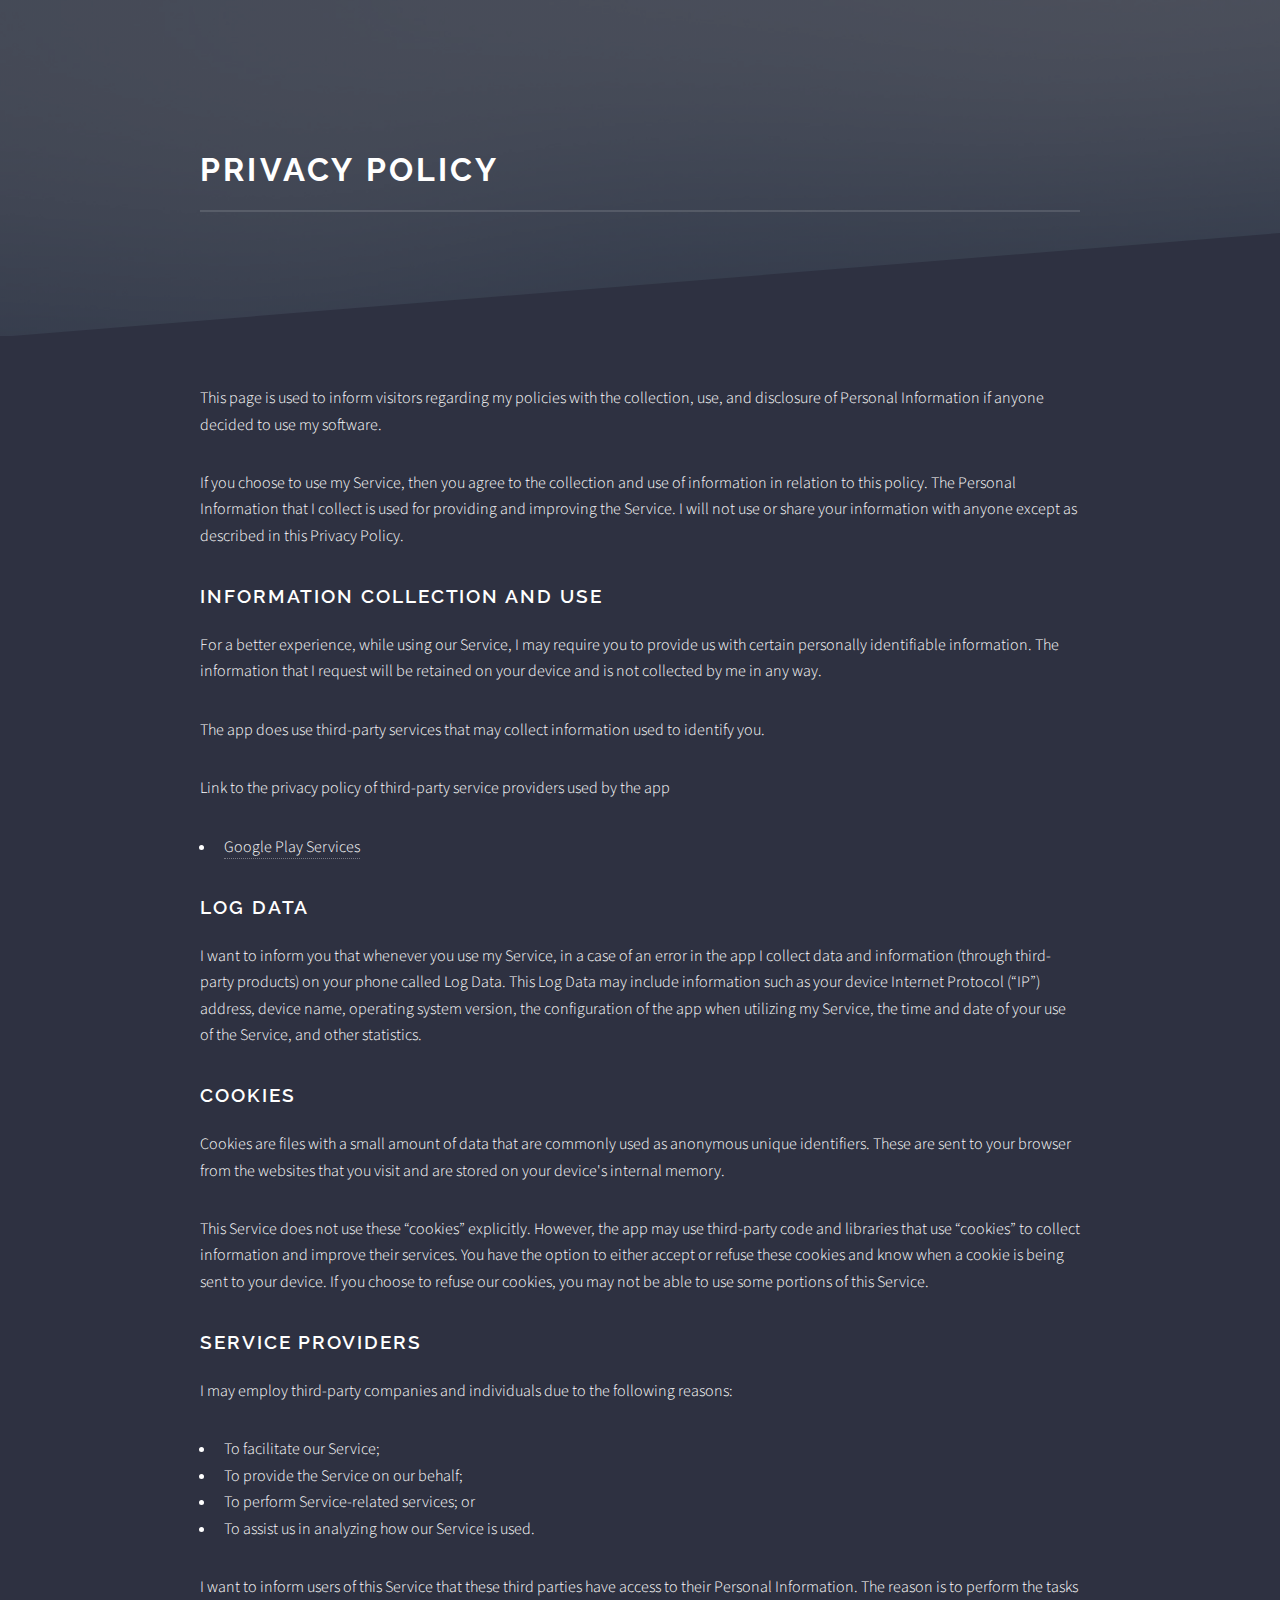
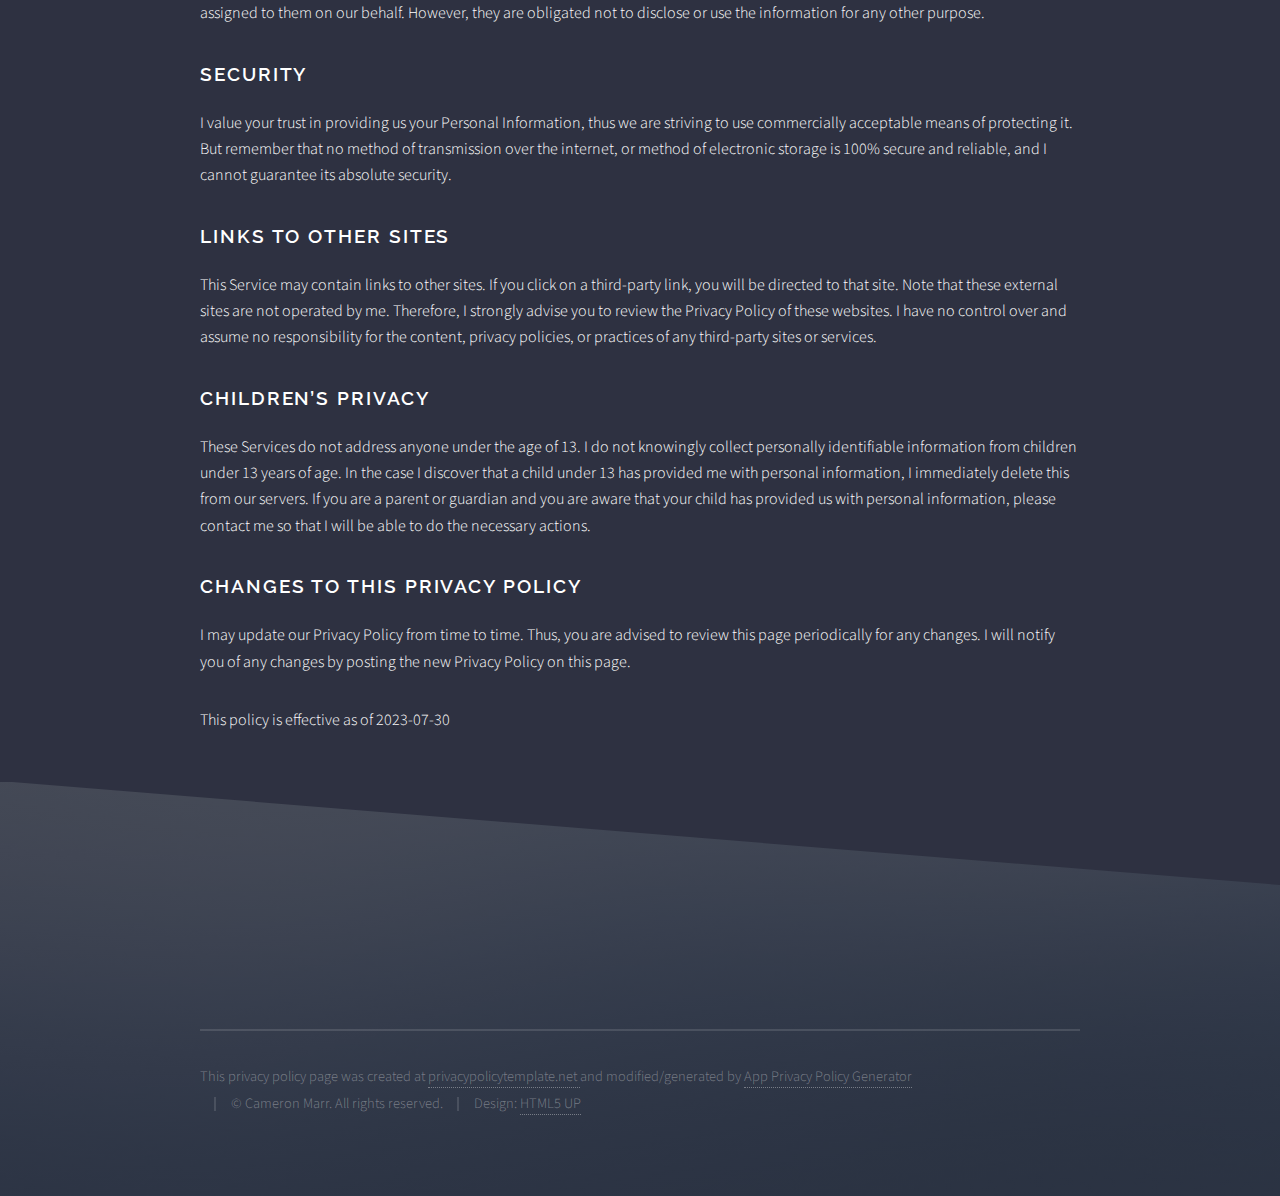
==== commit a985a345: "Update privacy.html" ====
--- a/privacy.html
+++ b/privacy.html
@@ -6,7 +6,7 @@
 -->
 <html>
 	<head>
-		<title>Generic - Solid State by HTML5 UP</title>
+		<title>Privacy Policy</title>
 		<meta charset="utf-8" />
 		<meta name="viewport" content="width=device-width, initial-scale=1, user-scalable=no" />
 		<link rel="stylesheet" href="assets/css/main.css" />
@@ -52,7 +52,7 @@
 									</p> <p>
 										Link to the privacy policy of third-party service providers used
 										by the app
-									</p> <ul><li><a href="https://www.google.com/policies/privacy/" target="_blank" rel="noopener noreferrer">Google Play Services</a></li><!----><!----><!----><!----><!----><!----><!----><!----><!----><!----><!----><!----><!----><!----><!----><!----><!----><!----><!----><!----><!----><!----><!----><!----><!----><!----><!----></ul></div> <p><strong>Log Data</strong></p> <p>
+									</p> <ul><li><a href="https://www.google.com/policies/privacy/" target="_blank" rel="noopener noreferrer">Google Play Services</a></li><!----><!----><!----><!----><!----><!----><!----><!----><!----><!----><!----><!----><!----><!----><!----><!----><!----><!----><!----><!----><!----><!----><!----><!----><!----><!----><!----></ul></div> <h2><strong>Log Data</strong></h2> <p>
 										I want to inform you that whenever you
 										use my Service, in a case of an error in the app
 										I collect data and information (through third-party
@@ -146,4 +146,4 @@
 			<script src="assets/js/main.js"></script>
 
 	</body>
-</html>+</html>
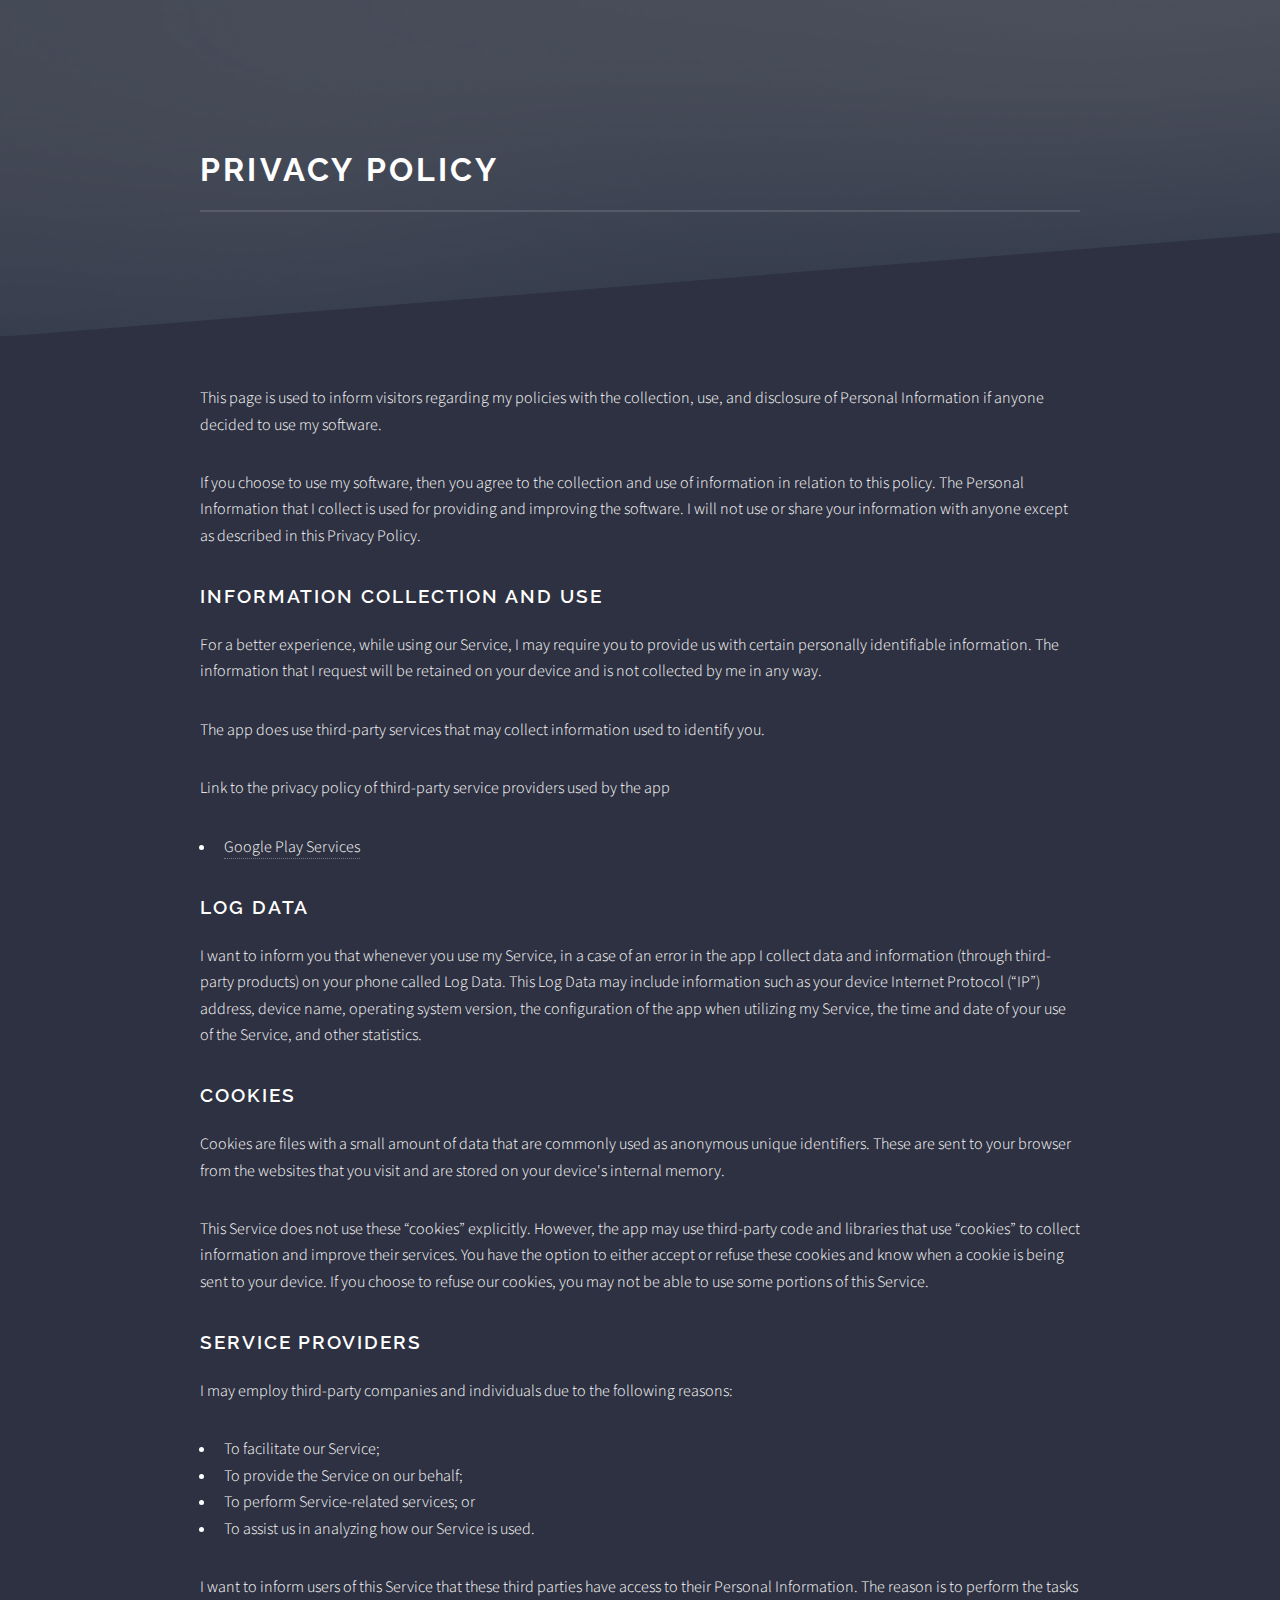
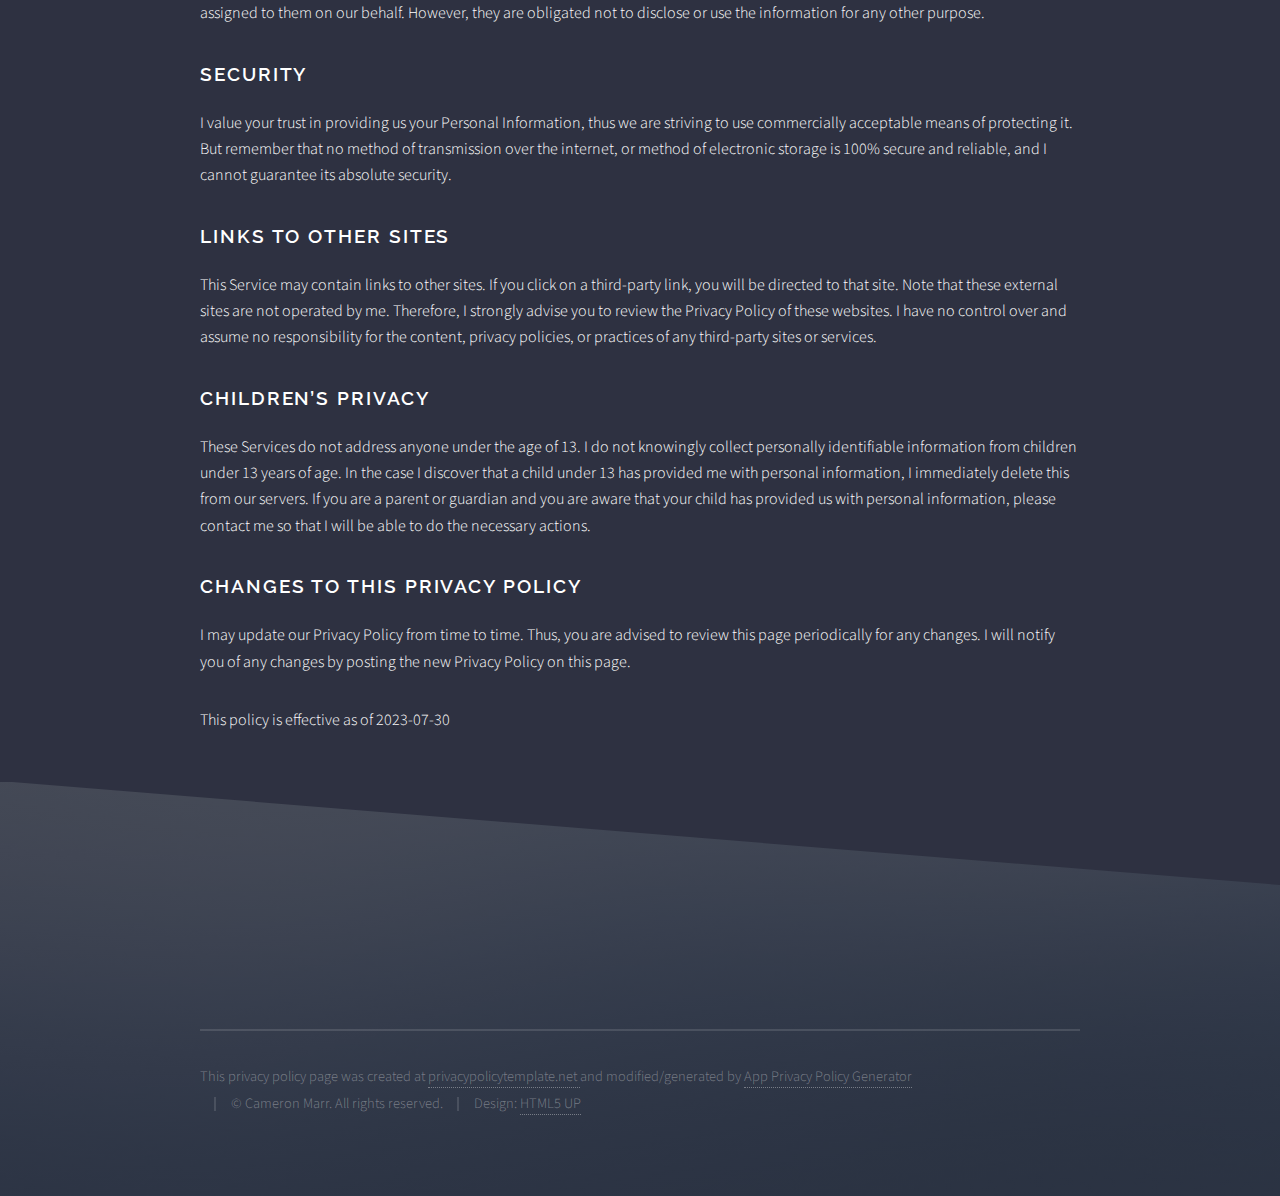
==== commit 2e65c549: "Update privacy.html" ====
--- a/privacy.html
+++ b/privacy.html
@@ -35,10 +35,10 @@
 										Information if anyone decided to use my software.
 									</p>
 									<p>
-										If you choose to use my Service, then you agree to
+										If you choose to use my software, then you agree to
 										the collection and use of information in relation to this
 										policy. The Personal Information that I collect is
-										used for providing and improving the Service. I will not use or share your information with
+										used for providing and improving the software. I will not use or share your information with
 										anyone except as described in this Privacy Policy.
 									</p>
 									<h2><strong>Information Collection and Use</strong></h2> <p>
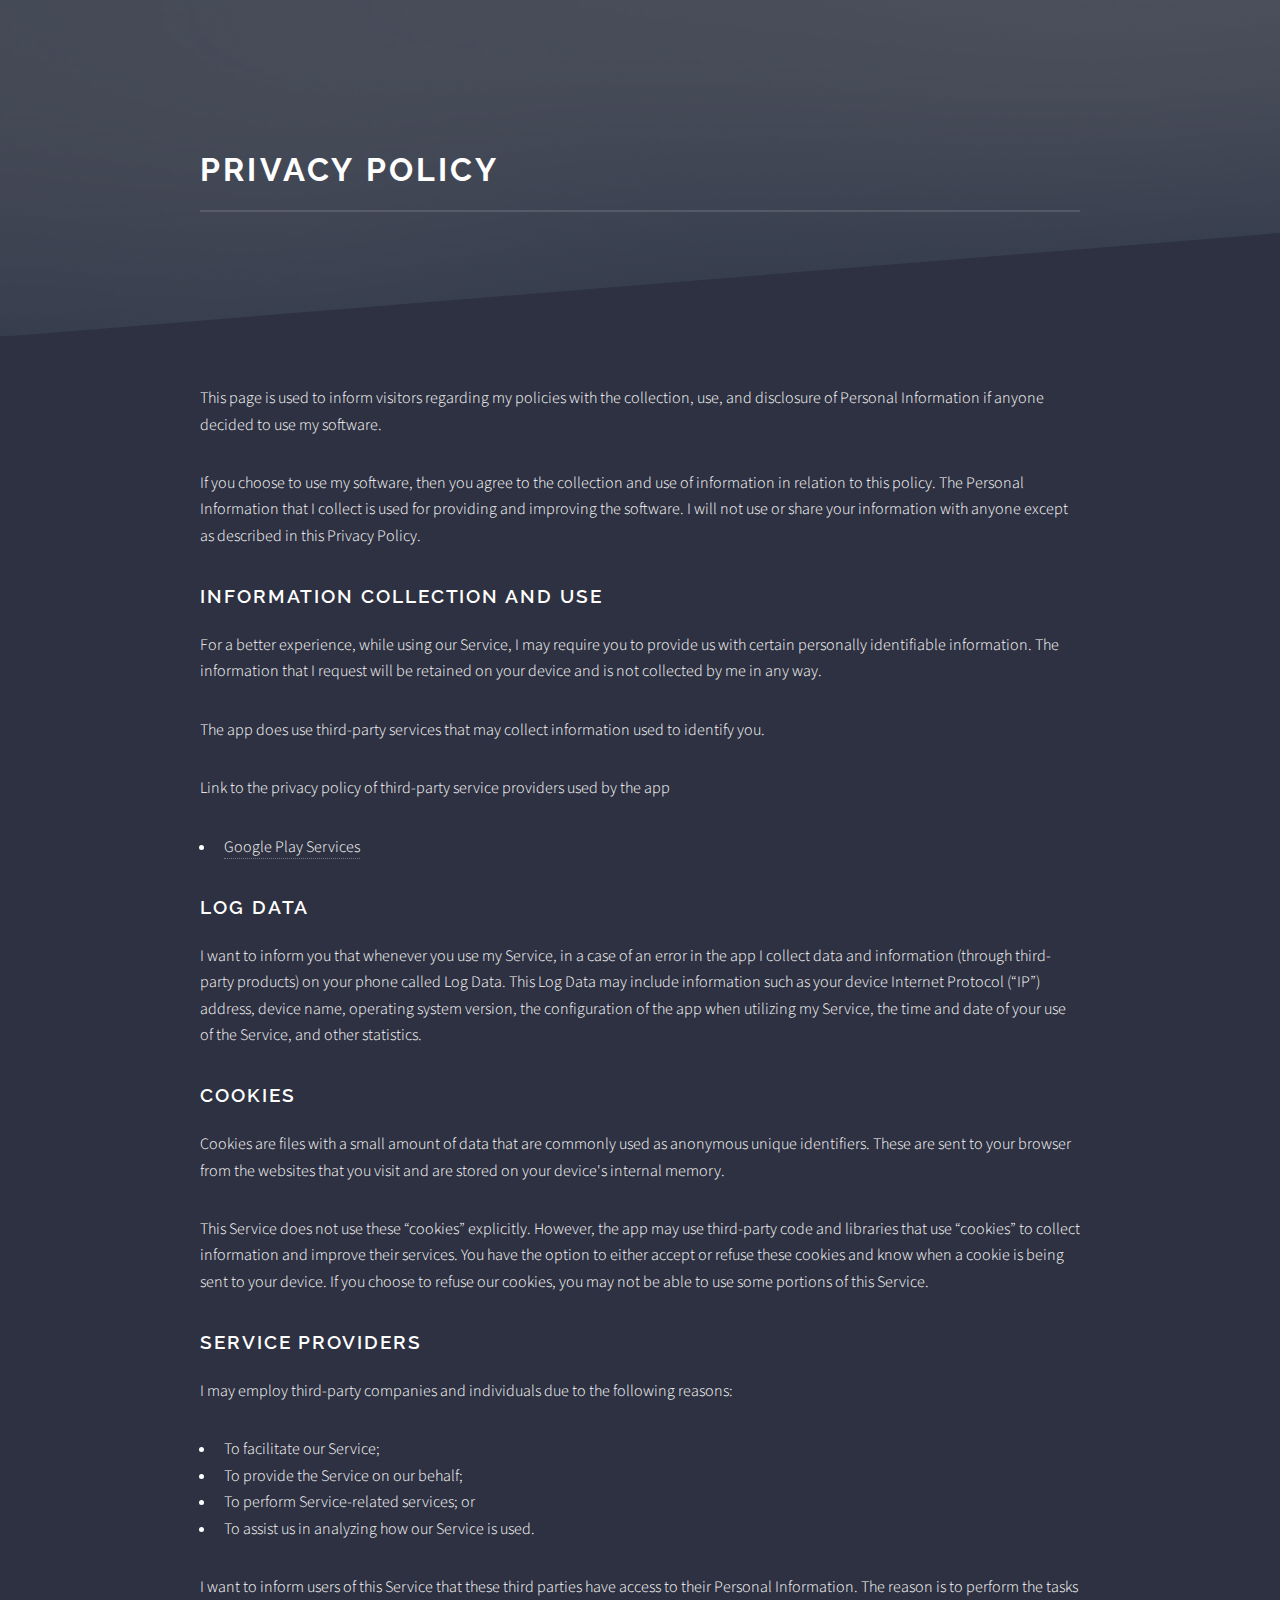
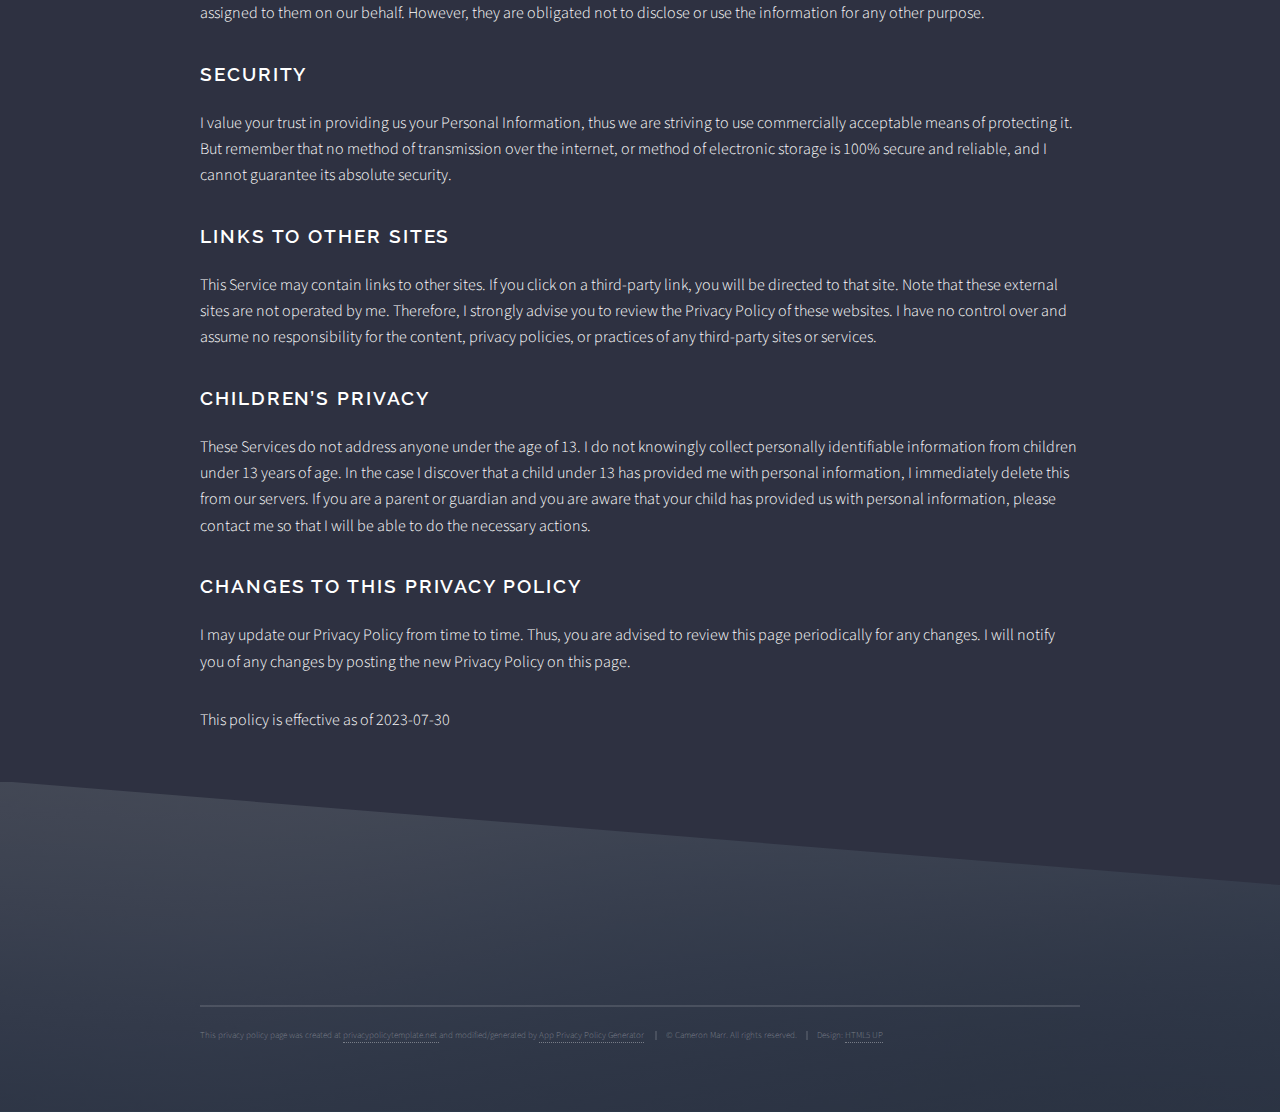
==== commit e1c127ff: "Add Contact Form" ====
--- a/privacy.html
+++ b/privacy.html
@@ -128,7 +128,7 @@
 				<!-- Footer -->
 					<section id="footer">
 						<div class="inner">
-							<ul class="copyright">
+							<ul class="copyright"  style="font-size: x-small">
 								<li>This privacy policy page was created at <a href="https://privacypolicytemplate.net" target="_blank" rel="noopener noreferrer">privacypolicytemplate.net </a>and modified/generated by <a href="https://app-privacy-policy-generator.nisrulz.com/" target="_blank" rel="noopener noreferrer">App Privacy Policy Generator</a></li>
 								<li>&copy; Cameron Marr. All rights reserved.</li><li>Design: <a href="http://html5up.net">HTML5 UP</a></li>
 							</ul>
